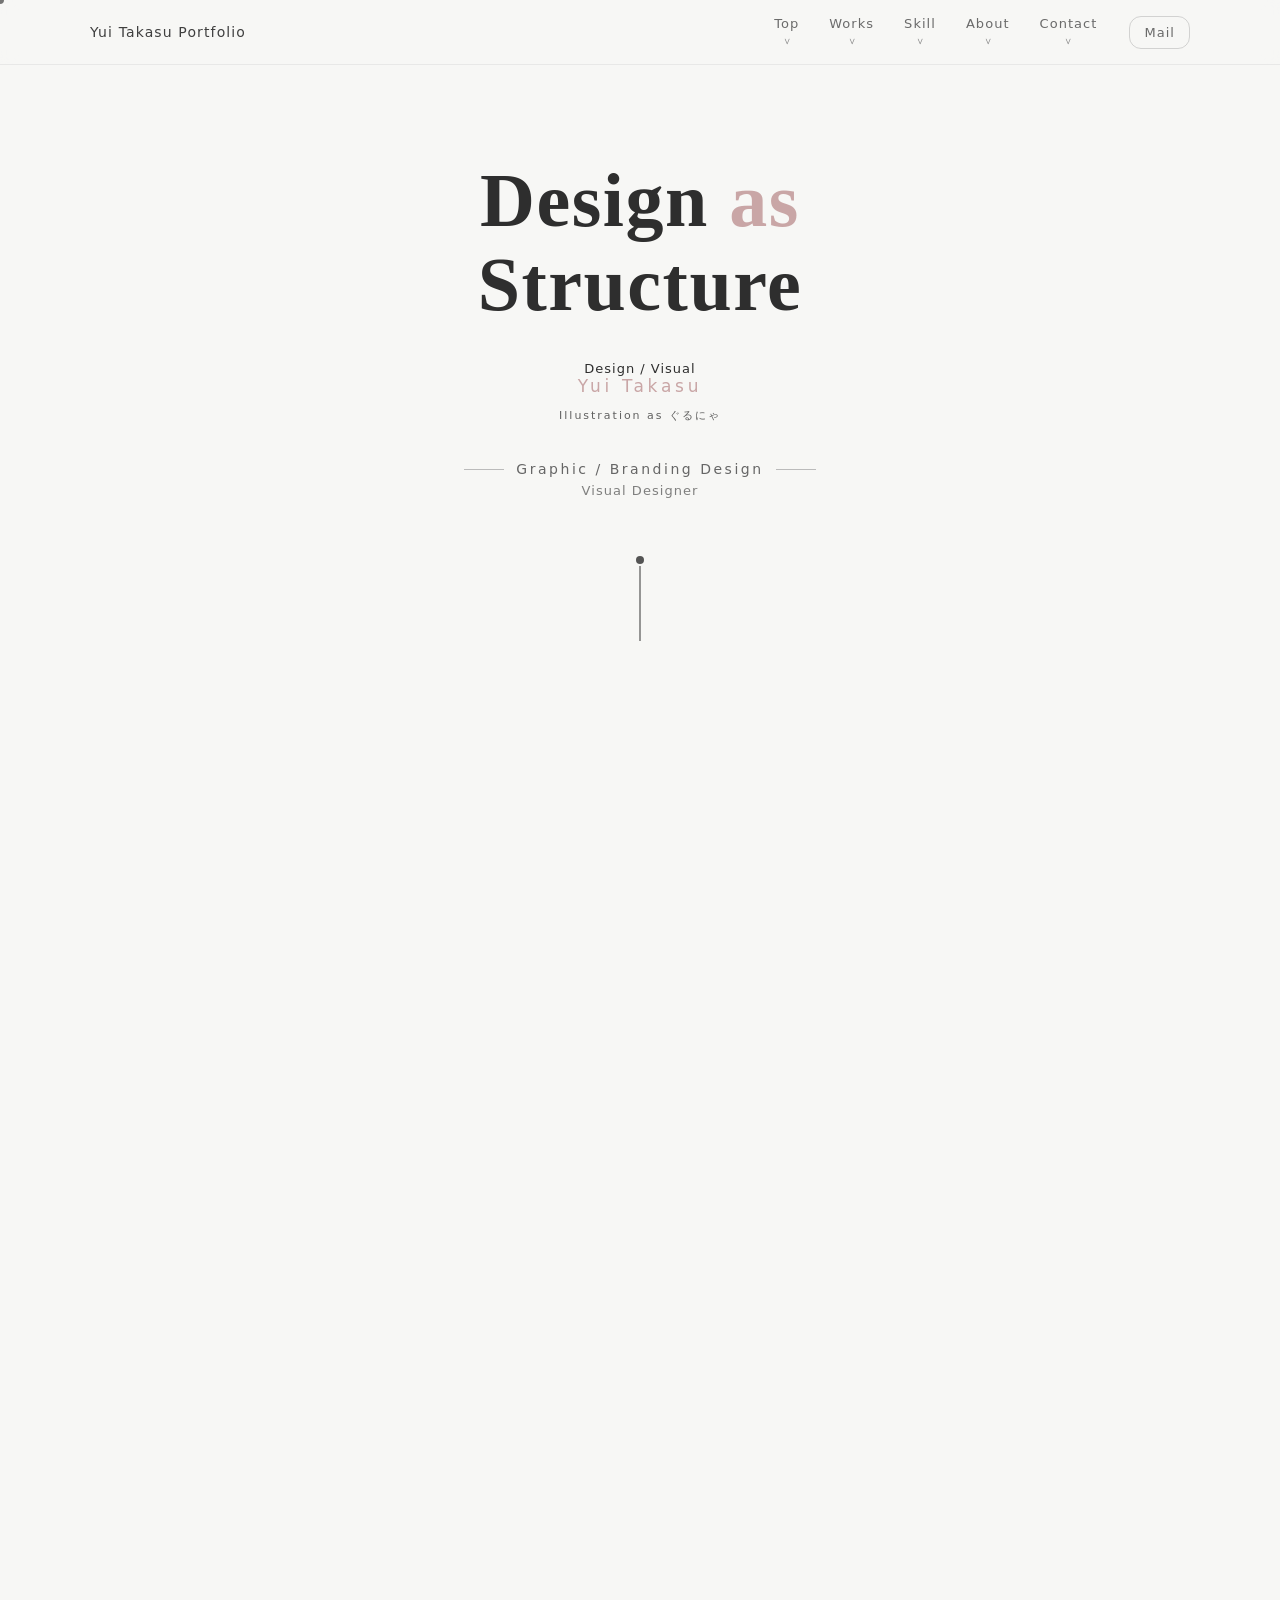
==== index.html @ b31775a3 "サイト全体右クリック禁止" ====
<!doctype html>
<html lang="ja">
<head>
<meta charset="utf-8">
<meta name="viewport" content="width=device-width, initial-scale=1, viewport-fit=cover">

<title>Yui Takasu Portfolio</title>

<style>
/* =========================
   Base
========================= */
:root{
  --nav-h:64px;
}

html{
  height: 100%;
  scroll-behavior:smooth;
  overflow-x: hidden;
  overflow-y: auto;
}

body{
  height: 100%;
  margin: 0;

  overflow-y: auto;
  overflow-x: hidden;

  font-family: system-ui, -apple-system, "Segoe UI", "Noto Sans JP", sans-serif;
  color:#2e2e2e;
  background:#f7f7f5;
}

section{
  padding:120px 16px;
  scroll-margin-top: calc(var(--nav-h) + 24px);
}

h2{
  text-align:center;
  font-size:24px;
  letter-spacing:.08em;
  margin-bottom:64px;
}

h3{
  font-size:18px;
  letter-spacing:.06em;
  margin-bottom:32px;
}

body{
  height: 100%;
  overflow-y: auto;
  overflow-x: hidden;
}

html{ scrollbar-gutter: auto; }


/* =========================
   Navigation
========================= */
.site-nav{
  position:sticky;
  top:0;
  z-index:1000;
  height:var(--nav-h);
  backdrop-filter: blur(8px);
  background: rgba(247,247,245,.8);
  border-bottom:1px solid rgba(0,0,0,.06);
}

.site-nav__inner{
  width:min(1100px,92vw);
  height:100%;
  margin:0 auto;
  display:flex;
  align-items:center;
}

.site-nav__brand{
  font-size:14px;
  letter-spacing:.08em;
  text-decoration:none;
  color:rgba(30,30,30,.85);
  white-space:nowrap;
}

.site-nav__menu{
  list-style:none;
  display:flex;
  align-items:center;
  gap:18px;
  margin:0 0 0 auto;
  padding:0;
}

.nav-link{
  position: relative;
  display: inline-flex;
  flex-direction: column;
  align-items: center;
  gap: 6px;

  text-decoration:none;
  font-size:13px;
  letter-spacing:.08em;
  color:rgba(30,30,30,.65);
  padding:8px 6px;
  border-radius:8px;
  white-space:nowrap;
}

.nav-link:hover{
  color:rgba(30,30,30,.95);
}

.nav-link--cta{
  margin-left:8px;
  padding:8px 14px;
  border:1px solid rgba(0,0,0,.15);
  border-radius:12px;
}

.nav-link::after{
  content: "＞";
  font-size: 11px;
  line-height: 1;
  transform: rotate(90deg);
  opacity: .85;
  transition: opacity .2s ease, transform .2s ease;
}

.nav-link:hover::after{
  opacity: .75;
  transform: rotate(90deg) translateY(1px);
}

.nav-link--cta::after{
  content:none;
}


/* =========================
   Hero
========================= */
.hero{
  position: relative;
  height: auto;
  min-height: 420px;
  display:flex;
  flex-direction:column;
  align-items:center;
  justify-content:flex-start;
  padding-top: clamp(24px, 6vh, 56px);
  padding-bottom: clamp(24px, 6vh, 56px);
  text-align:center;
}

.hero-title{
  font-family:"Times New Roman", serif;
  font-size:clamp(44px,6vw,76px);
  line-height:1.1;
  letter-spacing:.02em;
  padding-top: 40px;
  margin: 0;
}

.hero-title span{
  color:#c9a6a6;
}

.hero-sub{
  margin-top:0px;
  margin-bottom: 0;
  font-size:14px;
  letter-spacing:.18em;
  color:#666;
}

.hero-sub::before,
.hero-sub::after{
  content:"";
  display:inline-block;
  width:40px;
  height:1px;
  background:#bbb;
  margin:0 12px;
  vertical-align:middle;
}

.hero-role{
  margin-top: 6px;
  font-size: 13px;
  letter-spacing: .08em;
  color: rgba(30,30,30,.55);}

.hero-dual{
  margin: 2.2rem 0 2.4rem;
  text-align: center;
  font-size: 14px;
  letter-spacing: 0.22em;
  color: var(--text-muted);
}

.hero-dual span{
  display: block;
}

.hero-dual__design{
  font-size: 13px;
  color: var(--text-main);
  letter-spacing: 1px;
}

.hero-dual__illu{
  margin-top: 0.7rem;
  font-size: 11px;
  letter-spacing: 0.18em;
  color: var(--text-muted);
  opacity: 0.75;
}

.as-accent{
  font-size: 17px;
  color: #c9a6a6;
  letter-spacing: 0.22em;
}

/* =========================
   Page Top (2nd image style)
========================= */
.page-top{
position: fixed;
right: clamp(22px, 3vw, 38px);
bottom: 22px;
z-index: 1200;

width: 44px;
height: 80px;

display: block;
text-decoration: none;
color: rgba(30,30,30,.55);

--line-h: 110px;

opacity: 0;
pointer-events: none;
transform: translateY(8px);
transition: opacity .25s ease, transform .25s ease, color .2s ease;
}

.page-top.is-visible{
  opacity: 1;
  pointer-events: auto;
  transform: translateY(0);
}

.page-top::before{
  content:"";
  position: absolute;
  right: 0;
  bottom: 0;
  width: 1px;
  height: var(--line-h);
  background: rgba(30,30,30,.35);
}

.page-top::after{
  content:"";
  position: absolute;
  right: -5px;

  bottom: calc(var(--line-h) - 13px);

  width: 10px;
  height: 10px;
  border-top: 1px solid rgba(30,30,30,.55);
  border-bottom:0;
  transform: rotate(45deg);
}

.page-top__text{
  position: absolute;
  right: 17px;
  bottom: 0;
  font-size: 12px;
  letter-spacing: .12em;
  white-space: nowrap;
  transform-origin: right bottom;
  transform: rotate(90deg);
}

.page-top:hover{
  color: rgba(30,30,30,.9);
}

.page-top:hover::after{
  border-color: rgba(30,30,30,.9);
}

@media (max-width: 720px){
  .page-top{
    right: 14px;
    bottom: 14px;
    height: 120px;
    width: 44px;
    --line-h: 92px;
  }
}

/* =========================
   Scroll Indicator
========================= */
.scroll-indicator{
  position:absolute;
  left:50%;
  bottom:16px;
  transform:translateX(-50%);
  display:flex;
  flex-direction:column;
  align-items:center;
  text-decoration:none;
  pointer-events:auto;
}

.scroll-indicator__line{
  width:2px;
  height:75px;
  background:rgba(30,30,30,.45);
  margin-top:2px;
}

.scroll-indicator__dot{
  width:8px;
  height:8px;
  border-radius:50%;
  background:rgba(30,30,30,.75);

  --travel:85px;

  animation:dotSlideFade 2.8s ease-in-out infinite;
}

@keyframes dotSlideFade{
  0%{
    transform:translateY(0);
    opacity:1;
  }

  60%{
    transform:translateY(var(--travel));
    opacity:0.95;
  }

  80%{
    transform:translateY(var(--travel));
    opacity:0;
  }

  81%{
    transform:translateY(0);
    opacity:0;
  }

  100%{
    transform:translateY(0);
    opacity:1;
  }
}

@media (prefers-reduced-motion: reduce){
  .scroll-indicator__dot{
    animation:none;
  }
}

/* =========================
   Works
========================= */
.works-tabs{
  width: min(520px, 92vw);
  margin: 0 auto 48px;
  padding: 6px;
  background: rgba(0,0,0,.06);
  border-radius: 999px;
  display: grid;
  grid-template-columns: 1fr 1fr;
  gap: 6px;
}

.works-tab{
  border: 0;
  background: transparent;
  border-radius: 999px;
  padding: 12px 10px;
  cursor: pointer;

  font-size: 14px;
  letter-spacing: .06em;
  color: rgba(30,30,30,.6);
}

.works-tab.is-active{
  background: #fff;
  color: rgba(30,30,30,.9);
  box-shadow: 0 6px 18px rgba(0,0,0,.06);
}

.works-grid{
  width: min(1100px, 92vw);
  margin: 0 auto;
  display: grid;
  grid-template-columns: repeat(2, 1fr);
  gap: 56px;
}


.works-section{
  width: min(1100px, 92vw);
  margin: 0 auto;
}

@media (max-width: 720px){
  .works-grid{ grid-template-columns: 1fr; gap: 40px; }
}

.work-card{ text-decoration: none; color: inherit; display:block; }
.work-thumb{
  border-radius: 8px;
  overflow: hidden;
  aspect-ratio: 4 / 3;
  background: rgba(0,0,0,.06);
}
.work-thumb img{ width: 100%; height: 100%; object-fit: cover; display:block; }

.work-meta{ margin-top: 16px; }
.work-title{
  margin: 0;
  font-size: 16px;
  letter-spacing: .06em;
}
.work-sub{
  margin: 8px 0 0;
  font-size: 13px;
  color: rgba(30,30,30,.55);
}

.work-card.is-hidden{ display:none; }

.works-more{
  display: inline-block;
  margin: 0 0 0 auto;
  padding: 10px 18px;
  border: 1px solid rgba(0,0,0,.12);
  background: transparent;
  border-radius: 999px;
  font-size: 13px;
  letter-spacing: .08em;
  color: rgba(30,30,30,.75);
  cursor: pointer;
}


.works-more-wrap{
  width: min(1100px, 92vw);
  margin: 56px auto 0;
  display: flex;
}

.works-more:hover{
  border-color: rgba(0,0,0,.2);
  color: rgba(30,30,30,.95);
}


/* =========================
   Skills
========================= */
#skills{
  background: #faf9f7;
}

#skills h2{
  margin-bottom:180px;
}

.graph-wrap{
  position:relative;
  width:min(520px,92vw);
  margin:0 auto;
}

#graphFill{
  transform-box:fill-box;
  transform-origin:center;
  transform:scale(.55);
  opacity:0;
  filter:blur(6px);
  transition:
    transform 1100ms cubic-bezier(.18,.95,.18,1),
    opacity 700ms ease,
    filter 1100ms ease;
}

.is-visible #graphFill{
  transform:scale(1);
  opacity:1;
  filter:blur(0);
}

.graph-labels{
  position:absolute;
  inset:0;
  pointer-events:none;
  font-size:14px;
  letter-spacing:.04em;
  color:rgba(30,30,30,.7);
}

.graph-labels span{
  position:absolute;
  transform:translate(-50%,-50%);
  white-space:nowrap;
}

#skillGraphSection{
  opacity: 0;
  transform: translateY(10px);
  filter: blur(6px);
  transition: opacity .6s ease, transform .6s ease, filter .6s ease;
}

#skillGraphSection.is-visible{
  opacity: 1;
  transform: none;
  filter: blur(0);
}

.skill-caption{
  margin-top: 28px;
  text-align: center;
}

.skill-caption__title{
  font-size: 14px;
  letter-spacing: .18em;
  text-transform: uppercase;
  color: rgba(30,30,30,.72);
  -webkit-text-stroke: 1px rgba(30,30,30,.55);
  margin: 0;
}

.skill-caption__sub{
  margin: 10px 0 0;
  font-size: 12px;
  letter-spacing: .12em;
  color: rgba(30,30,30,.55);
}

.top{ top:-6%; left:50%; }
.right{ top:28%; right:-6%; transform:translate(0,-50%); }
.bottom-right{ bottom:-6%; right:18%; }
.bottom-left{ bottom:-6%; left:18%; }
.left{ top:28%; left:-6%; transform:translate(0,-50%); 
}

.skill-text{
  width: min(760px, 92vw);
  margin: 120px auto 0;
  color: rgba(30,30,30,.75);
}

.skill-text__head{
  margin: 0 0 22px;
  font-size: 18px;
  letter-spacing: .06em;
}

.skill-text__head .jp{
  font-size: 14px;
  letter-spacing: .08em;
  color: rgba(30,30,30,.6);
  margin-left: 10px;
}

.skill-row{
  display: flex;
  align-items: flex-start;
  justify-content: space-between;
  gap: 18px;
  padding: 18px 0;
  border-bottom: 1px solid rgba(0,0,0,.08);
}

.skill-row__title{
  margin: 0;
  font-size: 18px;
  letter-spacing: .06em;
}

.skill-row__desc{
  margin: 8px 0 0;
  font-size: 14px;
  color: rgba(30,30,30,.6);
}

.skill-row__rate{
  flex: 0 0 auto;
  font-size: 18px;
  letter-spacing: .12em;
  color: rgba(30,30,30,.65);
}

.skill-text__subgrid{
  display: grid;
  grid-template-columns: 1fr 220px;
  gap: 64px;
  margin-top: 75px;
}

.skill-text__subhead{
  margin: 0 0 8px;
  font-size: 18px;
  letter-spacing: .06em;
}

.skill-text__note{
  margin: 0 0 14px;
  font-size: 13px;
  color: rgba(30,30,30,.55);
}

.skill-text__list{
  margin: 0;
  padding-left: 1.1em;
  color: rgba(30,30,30,.7);
}

.skill-text__list li{
  margin: 10px 0;
}

.skill-text__list .small{
  font-size: 12px;
  color: rgba(30,30,30,.55);
  margin-left: 8px;
  white-space: nowrap;
}

.star-full{
  opacity: .75;
}

.star-empty{
  opacity: .35;
}

@media (max-width: 720px){
  .skill-text__subgrid{
    grid-template-columns: 1fr;
    gap: 40px;
  }
}

/* =========================
   About
========================= */
#about{
  padding-bottom: 65px; 
}

#about .section-title{
  margin: 0 0 56px;
  text-align: center;
  font-size: 24px;
  letter-spacing: .1em;
  color: rgba(30,30,30,.85);
}

.about__inner{
  width: min(900px, 92vw);
  margin: 0 auto;

  display: grid;
  grid-template-columns: 1fr 1fr;
  gap: 30px;
  align-items: start;
}

.about__media{
  max-width: 1520px;
}

.about__media img{
  width: 80%;
  height: auto;
  display: block;

  aspect-ratio: 1 / 1;
  object-fit: cover;
  object-position: center top;
}

.about__header{
  position: relative;
  margin-bottom: 24px;
}

.about__name{
  width: fit-content;
  margin: 0 auto 18px;

  display: grid;
  grid-template-columns: auto auto;
  grid-template-rows: auto auto;
  column-gap: 48px;
  row-gap: 6px;
}

.name-line{
  display: inline-flex;
  align-items: baseline;
  gap: 8px;
  white-space: nowrap;
}

.name-line--design{
  grid-column: 1;
  grid-row: 1;
  justify-self: start;
}

.name-line--illu{
  grid-column: 2;
  grid-row: 2;
  justify-self: end;
}

.about__text{
  max-width: 520px;
}

.about__text p{
  margin: 0 0 14px;
  line-height: 1.9;
}

.about__text .en{
  margin-top: 10px;
  font-size: 11px;
  line-height: 1.5;
  color: rgba(30,30,30,.4);
}

.about__text strong{
  font-weight: 650;
}


.about__brandLabel{
  font-size: 12px;
  letter-spacing: .08em;
  color: #777;
}

.about__brandValue{
  font-size: 28px;
  font-weight: 600;
  letter-spacing: .02em;
  color: #222;
}

.about__role{
  margin-top: 18px;
  text-align: right;
  font-size: 13px;
  letter-spacing: .08em;
  color: rgba(30,30,30,.55);
}

.about__meta{
  margin-top: 28px;
}

.about__meta dd{
  max-width: 520px; 
}

.about__meta dd p{
  margin: 0;
  line-height: 1.9;
  white-space: normal;
  word-break: keep-all;
}

.about__moreWrap{
  margin: 32px auto 0;
  display: flex;
  justify-content: flex-end;
}

.about__more{
  display: inline-block;
  padding: 10px 18px;
  border: 1px solid rgba(0,0,0,.12);
  background: transparent;
  border-radius: 999px;

  font-size: 13px;
  letter-spacing: .08em;
  color: rgba(30,30,30,.75);
  text-decoration: none;

  transition:
    border-color .2s ease,
    color .2s ease,
    transform .2s ease;
}

.about__more:hover{
  border-color: rgba(0,0,0,.2);
  color: rgba(30,30,30,.95);
  transform: translateX(2px); 
}

.about__moreLink{
  display: inline-block;
  font-size: 13px;
  letter-spacing: .08em;
  color: rgba(30,30,30,.65);
  text-decoration: none;

  padding-bottom: 4px;
  border-bottom: 1px solid rgba(30,30,30,.35);

  transition: opacity .2s ease, border-color .2s ease;
}

.about__moreLink:hover{
  opacity: .9;
  border-color: rgba(30,30,30,.7);
}

@media (max-width: 720px){
  .about__name{
    grid-template-columns: 1fr;
    grid-template-rows: auto auto;
  }

  .name-line--illu{
    grid-column: 1;
    grid-row: 2;
    justify-self: start;
  }
}

/* =========================
   Contact
========================= */
#contact{
  padding-top: 65px;
  background:#f7f7f5;
}

#contact > h2{
  font-size: 20px;
  letter-spacing: .1em;
  margin-bottom: 48px;
}

.contact__cta{
  margin-top: 32px;
  display: grid;
  gap: 14px;
  justify-items: center;
}

.contact__mail{
  display: inline-block;
  padding: 12px 22px;
  border: 1px solid rgba(0,0,0,.12);
  border-radius: 999px;
  text-decoration: none;

  font-size: 13px;
  letter-spacing: .12em;
  color: rgba(30,30,30,.75);
  background: rgba(255,255,255,.65);

  transition: border-color .2s ease, color .2s ease, transform .2s ease, background .2s ease;
}

.contact__mail:hover{
  border-color: rgba(0,0,0,.2);
  color: rgba(30,30,30,.95);
  background: rgba(255,255,255,.85);
  transform: translateY(-1px);
}

.contact__note{
  margin: 0;
  font-size: 12px;
  letter-spacing: .08em;
  color: rgba(30,30,30,.55);
}

/* =========================
   Contact + Accordion
========================= */
.contact__inner{
  width: min(760px, calc(100% - 32px));
  margin: 0 auto;
  text-align: center;
}

.contact__lead{
  margin: 0;
  font-size: 14px;
  letter-spacing: .08em;
  color: rgba(30,30,30,.7);
  line-height: 1.9;
}

.contact__lead.en{
  margin-top: 10px;
  font-size: 11px;
  letter-spacing: .08em;
  color: rgba(30,30,30,.4);
}

.contact-links{
  width: min(560px, 92vw);
  margin: 28px auto 0;
  display: grid;
  gap: 10px;
  justify-items: stretch;
}

.contact-link{
  display: block;
  padding: 12px 16px;
  border: 1px solid rgba(0,0,0,.10);
  background: rgba(255,255,255,.65);
  border-radius: 14px;
  text-decoration: none;

  font-size: 13px;
  letter-spacing: .08em;
  color: rgba(30,30,30,.75);

  transition: border-color .2s ease, color .2s ease, transform .2s ease, background .2s ease;
}

.contact-link:hover{
  border-color: rgba(0,0,0,.18);
  color: rgba(30,30,30,.95);
  background: rgba(255,255,255,.85);
  transform: translateY(-1px);
}

.contact-link--mail{
  border-radius: 999px;
}

.accordion{
  width: min(760px, 92vw);
  margin: 26px auto 0;
  text-align: left;

  border: 1px solid rgba(0,0,0,.10);
  border-radius: 16px;
  background: rgba(255,255,255,.65);
  overflow: hidden;
}

.accordion__summary{
  list-style: none;
  cursor: pointer;

  padding: 14px 16px;
  display: flex;
  align-items: center;
  justify-content: space-between;

  font-size: 13px;
  letter-spacing: .08em;
  color: rgba(30,30,30,.75);
}

.accordion__summary::-webkit-details-marker{ display:none; }

.accordion__chev{
  width: 10px;
  height: 10px;
  border-right: 1px solid rgba(30,30,30,.55);
  border-bottom: 1px solid rgba(30,30,30,.55);
  transform: rotate(45deg);
  transition: transform .2s ease, opacity .2s ease;
  opacity: .85;
}

.accordion[open] .accordion__chev{
  transform: rotate(225deg);
  opacity: .75;
}

.accordion__body{
  padding: 14px 16px 18px;
  border-top: 1px solid rgba(0,0,0,.08);
}

.accordion__intro{
  margin: 0;
  font-size: 13px;
  line-height: 1.9;
  color: rgba(30,30,30,.7);
}

.accordion__intro.en{
  margin-top: 10px;
  font-size: 11px;
  line-height: 1.6;
  color: rgba(30,30,30,.4);
}

.accordion__grid{
  margin-top: 16px;
  display: grid;
  grid-template-columns: 1fr 1fr;
  gap: 14px;
}

.accordion--inblock .accordion__summary{
  justify-content: center;
  text-align: center;
  position: relative;
}

.accordion--inblock .accordion__chev{
  position: absolute;
  right: 14px;
}

.accordion__block{
  padding: 12px 12px;
  border: 1px solid rgba(0,0,0,.08);
  border-radius: 14px;
  background: rgba(255,255,255,.55);
}

.accordion__head{
  margin: 0 0 8px;
  font-size: 12px;
  letter-spacing: .08em;
  color: rgba(30,30,30,.7);
}

.accordion__text{
  margin: 0;
  font-size: 12px;
  line-height: 1.85;
  color: rgba(30,30,30,.6);
}

.accordion__list{
  margin: 0 0 8px;
  padding-left: 1.2em;
  font-size: 12px;
  line-height: 1.85;
  color: rgba(30,30,30,.6);
}

.accordion__en{
  margin-top: 16px;
  padding-top: 14px;
  border-top: 1px solid rgba(0,0,0,.08);
}

.accordion__head.en,
.accordion__text.en{
  color: rgba(30,30,30,.45);
}

@media (max-width: 720px){
  .accordion__grid{
    grid-template-columns: 1fr;
  }
}

/* =========================
   Contact split (Illustration / Design)
========================= */
.contact-split{
  width: min(760px, calc(100% - 32px));
  margin: 40px auto 0;
  display: grid;
  gap: 18px;
}

.contact-block{
  border: 1px solid rgba(0,0,0,.10);
  border-radius: 16px;
  background: rgba(255,255,255,.55);
  padding: 16px 16px 18px;
  text-align: center;
}

.contact-block__label{
  margin: 0;
  font-size: 16px;
  letter-spacing: .14em;
  color: rgba(30,30,30,.65);
}

.contact-block__sub{
  margin: 8px 0 0;
  font-size: 11px;
  letter-spacing: .08em;
  color: rgba(30,30,30,.40);
}

/* icons row */
.contact-icons{
  width: min(520px, 92vw);
  margin: 16px auto 0;

  display: grid;
  grid-template-columns: repeat(3, 1fr);
  gap: 14px;
  justify-items: center;
}

.contact-block:last-child .contact-icons{
  grid-template-columns: 1fr;
  justify-items: center;
}

.contact-icon{
  width: min(520px, calc(100% - 32px));
  max-width: 140px;
  display: grid;
  justify-items: center;
  gap: 8px;

  text-decoration: none;
  color: rgba(30,30,30,.65);
  transition: transform .2s ease;
}

.contact-icon img{
  width: 56px;
  height: 56px;
  object-fit: contain;

  border-radius: 14px;
  background: rgba(255,255,255,.65);
  border: 1px solid rgba(0,0,0,.08);
  padding: 10px;

  transition: background .2s ease, border-color .2s ease, transform .2s ease;
}

.contact-icon span{
  font-size: 12px;
  letter-spacing: .08em;
}

.contact-icon:hover{
  transform: translateY(-1px);
}

.contact-icon:hover img{
  background: rgba(255,255,255,.85);
  border-color: rgba(0,0,0,.14);
  transform: translateY(-1px);
}

.contact-block .accordion{
  width: 100%;
  margin: 16px 0 0;
  box-sizing: border-box;
}

/* Mail block */
.contact-mail{
  margin: 16px auto 0;
  width: min(520px, 92vw);
  display: grid;
  justify-items: center;
  gap: 10px;

  text-decoration: none;
  color: rgba(30,30,30,.65);
}

.contact-mail__btn{
  display: inline-block;
  padding: 12px 22px;
  border: 1px solid rgba(0,0,0,.10);
  border-radius: 999px;
  background: rgba(255,255,255,.65);

  font-size: 13px;
  letter-spacing: .12em;

  transition: border-color .2s ease, background .2s ease, transform .2s ease, color .2s ease;
}

.contact-mail__addr{
  font-size: 12px;
  letter-spacing: .06em;
  color: rgba(30,30,30,.45);
}

.contact-mail:hover .contact-mail__btn{
  border-color: rgba(0,0,0,.18);
  background: rgba(255,255,255,.85);
  color: rgba(30,30,30,.95);
  transform: translateY(-1px);
}

@media (max-width: 720px){
  .contact-icons{
    grid-template-columns: repeat(3, 1fr);
    gap: 12px;
  }
}

/* =========================
   Mobile
========================= */
@media(max-width:720px){
  .site-nav__brand{ display:none; }
}

  html, body{ overflow-x: hidden; }

/* =========================
   Ritz-ish preview component
========================= */
.rc-preview{
  --pad: clamp(16px, 4vw, 56px);
  --stage-radius: 18px;
  --ghost-blur: 10px;
  --ghost-opacity: .35;
  --ghost-scale: .92;
  --ghost-inset: clamp(12px, 3vw, 40px);
  --main-max: 980px;

  padding: var(--pad) var(--pad) 18px;
}

.rc-stage{
  position: relative;
  display: grid;
  place-items: center;
  min-height: clamp(260px, 40vw, 520px);
}

.rc-main{
  width: min(var(--main-max), 100%);
  margin: 0;
  border-radius: var(--stage-radius);
  overflow: hidden;
  box-shadow: 0 18px 40px rgba(0,0,0,.12);
}
.rc-main img{
  width: 100%;
  height: auto;
  display: block;
  transform: translateZ(0);
}

.rc-ghost{
  position: absolute;
  top: 50%;
  transform: translateY(-50%) scale(var(--ghost-scale));
  width: clamp(110px, 18vw, 220px);
  aspect-ratio: 3 / 4;
  border-radius: 16px;
  overflow: hidden;
  opacity: var(--ghost-opacity);
  filter: blur(var(--ghost-blur));
  pointer-events: none; /* クリックをメインに通す */
}
.rc-ghost--left{ left: var(--ghost-inset); }
.rc-ghost--right{ right: var(--ghost-inset); }

.rc-ghost img{
  width: 100%;
  height: 100%;
  object-fit: cover;
  display: block;
}
.rc-ghost--left{
  -webkit-mask-image: linear-gradient(to right, transparent, #000 30%, #000);
          mask-image: linear-gradient(to right, transparent, #000 30%, #000);
}
.rc-ghost--right{
  -webkit-mask-image: linear-gradient(to left, transparent, #000 30%, #000);
          mask-image: linear-gradient(to left, transparent, #000 30%, #000);
}

.rc-nav{
  position: absolute;
  top: 50%;
  transform: translateY(-50%);
  width: 44px;
  height: 44px;
  border-radius: 999px;
  border: 1px solid rgba(0,0,0,.12);
  background: rgba(255,255,255,.75);
  backdrop-filter: blur(8px);
  cursor: pointer;
  display: grid;
  place-items: center;
  z-index: 3;
}
.rc-nav--prev{ left: calc(var(--ghost-inset) + 6px); }
.rc-nav--next{ right: calc(var(--ghost-inset) + 6px); }

.rc-controls{
  display: grid;
  grid-template-columns: auto minmax(260px, 420px) auto;
  gap: 14px;
  align-items: center;
  margin-top: 14px;
  padding-inline: clamp(8px, 2vw, 18px);
  justify-content: center;
}

.rc-btn{
  border: 0;
  background: transparent;
  padding: 8px 10px;
  cursor: pointer;
  letter-spacing: .02em;
  opacity: .85;
}
.rc-btn:hover{ opacity: 1; }

.rc-range{
  --x: 0%;
  --seg: 12%;
  --track-h: 2px;
  --pill-h: 10px;

  width: 100%;
  height: 24px;
  background: transparent;
  -webkit-appearance: none;
  appearance: none;
  cursor: pointer;
  position: relative;
}

.rc-range::-webkit-slider-runnable-track{
  height: var(--track-h);
  background: rgba(0,0,0,.22);
  border-radius: 999px;
}
.rc-range::-moz-range-track{
  height: var(--track-h);
  background: rgba(0,0,0,.22);
  border-radius: 999px;
}

.rc-range::-webkit-slider-thumb{
  -webkit-appearance: none;
  appearance: none;
  width: 18px;
  height: 18px;
  background: transparent;
  border: 0;
  margin-top: calc((var(--track-h) - 18px) / 2);
}
.rc-range::-moz-range-thumb{
  width: 18px;
  height: 18px;
  background: transparent;
  border: 0;
}

.rc-range::before{
  content:"";
  position:absolute;
  top: 50%;
  transform: translateY(-50%);
  height: var(--pill-h);

  width: var(--seg);
  left: var(--x);

  border-radius: 999px;
  background: #4d4d4d;
  opacity: 0.75;
  pointer-events: none;
}

.rc-range::-moz-range-progress{
  height: var(--track-h);
  background: transparent;
}

#works .rc-preview{
  padding-inline: 0;
  margin: 18px 0 26px;
}

#works .rc-stage{
  display: grid;
  grid-template-columns:
    clamp(160px, 16vw, 220px)
    minmax(0, 1.4fr)
    clamp(160px, 16vw, 220px);

  gap: clamp(18px, 3vw, 48px);
  align-items: center;
  min-height: clamp(240px, 34vw, 460px);

  /* absolute用の前提を消す */
  position: relative;
  place-items: unset;
}

#works .rc-main{
  width: 100%;
  aspect-ratio: 16 / 9;
  margin: 0;
  border-radius: 18px;
  overflow: hidden;
  box-shadow: 0 18px 40px rgba(0,0,0,.10);
  background: rgba(0,0,0,.04);
  transform: scale(1.17);
}

#works .rc-main img{
  width: 100%;
  height: 100%;
  object-fit: cover;
  display: block;
}

#works .rc-ghost{
  position: static;
  transform: scale(.92);
  width: 100%;
  aspect-ratio: 4 / 3;
  border-radius: 16px;
  overflow: hidden;

  opacity: .55;
  filter: saturate(.75) blur(1.5px);
  pointer-events: none;
}

#works .rc-ghost--left{
  -webkit-mask-image: linear-gradient(to right, transparent 0%, #000 38%, #000 100%);
          mask-image: linear-gradient(to right, transparent 0%, #000 38%, #000 100%);
}

#works .rc-ghost--right{
  -webkit-mask-image: linear-gradient(to left, transparent 0%, #000 38%, #000 100%);
          mask-image: linear-gradient(to left, transparent 0%, #000 38%, #000 100%);
}

#works .rc-ghost img{
  width: 100%;
  height: 100%;
  object-fit: cover;
  display: block;
}

#works .rc-ghost--left{
  -webkit-mask-image: linear-gradient(to right, transparent, #000 35%, #000);
          mask-image: linear-gradient(to right, transparent, #000 35%, #000);
}
#works .rc-ghost--right{
  -webkit-mask-image: linear-gradient(to left, transparent, #000 35%, #000);
          mask-image: linear-gradient(to left, transparent, #000 35%, #000);
}

#works .rc-nav--prev{ left: calc(50% - min(980px, 92vw)/2 + 12px); }
#works .rc-nav--next{ right: calc(50% - min(980px, 92vw)/2 + 12px); }

#works .works-caption{
  width: min(1100px, 92vw);
  margin: 16px auto 0;
  display: grid;
  grid-template-columns: 1fr auto 1fr;
  align-items: end;
  gap: 12px;
}

#works .works-caption__spacer{
  min-width: 1px;
}

#works .works-caption__center{ 
  justify-self: center;
  text-align: center;
  max-width: 70ch;
}

#works .works-caption .works-more-wrap{
  width: auto;
  margin: 0;
  display: block;
  justify-self: end;
}

#works .works-caption .works-more{
  margin: 0;
}

#works .works-caption__title{
  margin: 0;
  font-size: 14px;
  letter-spacing: .02em;
  white-space: nowrap;
}

#works .works-caption__sub{
  margin: 4px 0 0;
  font-size: 12px;
  opacity: .65;
}

#works .works-more-wrap{ 
  justify-self: end; 
}

@media (max-width: 860px){
  #works .rc-stage{
    grid-template-columns: 1fr;
  }
  #works .rc-ghost{
    display: none;
  }
  #works .rc-nav{
    display: none;
  }
}

/* =========================
  Custom Cursor (PC only)
========================= */
html.cursor-on,
html.cursor-on *{
  cursor: none;
}

.cursor{
  position: fixed;
  left: 0;
  top: 0;

  width: 8px;
  height: 8px;
  border-radius: 50%;
  background: rgba(30,30,30,.6);

  pointer-events: none;
  z-index: 10001;

  transform: translate(-50%, -50%);
  opacity: 0;

  transition:
    transform .12s ease,
    width .15s ease,
    height .15s ease,
    opacity .2s ease;
}

/* リンクに乗ったとき */
.cursor.is-hover{
  width: 14px;
  height: 14px;
}

/* ===== Scroll Reveal (from works.html) ===== */
html.js .reveal { opacity: 1; } /* JS無効でも破綻しない保険 */

html.js-reveal .reveal {
  opacity: 0;
  transform: translateY(8px);
  transition: opacity .6s ease, transform .6s ease;
  will-change: opacity, transform;
  transition-delay: .05s;
}

html.js-reveal .reveal.is-inview {
  opacity: 1;
  transform: none;
}

@media (prefers-reduced-motion: reduce) {
  html.js-reveal .reveal {
    transition: none;
    opacity: 1;
    transform: none;
  }
}

/* ===== spacing fix (Top → Works) ===== */
#works{
  padding-top: 72px;   /* 120px → 72px */
  padding-bottom: 110px;
}

@media (max-width: 720px){
  #works{
    padding-top: 56px;
    padding-bottom: 90px;
  }
}

/* =========================
   FINAL OVERRIDE PATCH
========================= */

.scroll-indicator{
  position: relative !important;
  left: auto !important;
  bottom: auto !important;
  transform: none !important;
  margin-top: clamp(28px, 5vh, 64px) !important;
}

/* rc-range のピル（;抜け修正） */
.rc-range::before{
  content:"";
  position:absolute;
  top: 50%;
  transform: translateY(-50%);
  height: var(--pill-h);

  width: var(--seg);
  left: var(--x);

  border-radius: 999px;
  background: #4d4d4d;
  opacity: 0.75;         /* ← ; 追加 */
  pointer-events: none;
}

@media (max-width: 768px){

  /* rangeのつまみを“触れるけど見えない”に */
  .rc-range{
    -webkit-appearance: none;
    appearance: none;
    background: transparent;
    outline: none;
  }
  .rc-range::-webkit-slider-thumb{
    -webkit-appearance: none;
    appearance: none;
    width: 28px;
    height: 28px;
    background: transparent;
    border: 0;
    opacity: 0;
    box-shadow: none;
  }
  .rc-range::-moz-range-thumb{
    width: 28px;
    height: 28px;
    background: transparent;
    border: 0;
    opacity: 0;
  }

  .rc-controls{
    margin-top: 38px;
  }

  /* Works captionの整列 */
  #works .works-caption{
    display: grid;
    grid-template-columns: 1fr;
    row-gap: 8px;
    text-align: center;
  }
  #works .works-caption__center{
    justify-self: center;
    text-align: center;
  }
  #works .works-more-wrap{
    justify-self: end;
    margin-top: 6px;
  }

  /* graph */
  .graph-wrap{
    width: min(400px, 92vw);
    padding-inline: var(--sp-pad);
    overflow: visible;
  }
  .graph-labels{
    font-size: 12px;
  }
  .graph-labels .left{ left: 2%; }
  .graph-labels .right{ right: 2%; }
  .graph-labels .top{ top: 2%; }
  .graph-labels .bottom-left{ bottom: 2%; left: 20%; }
  .graph-labels .bottom-right{ bottom: 2%; right: 20%; }

  /* skill */
  .skill-text{
    width: min(900px, 84vw) !important;
  }
  .skill-text,
  .skills-list,
  .skills-note{
    padding-inline: 2px;
  }

  /* About: SPだけ画像を消す */
  .about__media,
  .about-photo,
  .about-img,
  .about__avatar{
    display: none !important;
  }
  .about__inner{
    grid-template-columns: 1fr !important;
    width: min(900px, 84vw) !important;
  }
  .about__text{
    max-width: 100% !important;
  }
}

/* ===== Contact (SP) : overflow/cut fix ===== */
@media (max-width: 768px){

  #contact,
  .contact,
  .contact__inner,
  .contact-links,
  .contact-split,
  .contact-card,
  .contact-note,
  .contact-icons,
  .contact-mail,
  .accordion{
    width: 100% !important;
    max-width: 100% !important;
    box-sizing: border-box !important;
  }

  #contact{
    overflow-x: hidden !important;
  }

  .contact-card,
  .contact-note{
    overflow: hidden !important; 
    overflow-wrap: anywhere !important;
    word-break: break-word !important;
  }

  .contact-card *,
  .contact-note *{
    max-width: 100% !important;
    box-sizing: border-box !important;
  }

  .contact-icons{
    grid-template-columns: repeat(3, minmax(0, 1fr)) !important;
    gap: 14px !important;
  }

  .contact-icon{
    width: 100% !important;
    max-width: 120px !important;
    margin: 0 auto !important;
  }

  .contact-mail{
    display: grid;
    place-items: center;
    margin-inline: auto !important;
    text-align: center !important;
  }

  .contact-mail a,
  .contact-mail button,
  .contact-mail .contact-icon{
    margin-inline: auto !important;
    display: block;
  }
}

   
/* =========================
   FIX 2: Contact Mail center
========================= */
@media (max-width: 768px){
  .contact-icons--single{
    display: grid !important;
    grid-template-columns: 1fr !important;
    justify-items: center !important;
  }

  .contact-icons--single .contact-icon{
    margin: 0 auto !important;
  }
}

/* =========================
   < back / next > color fix
   ========================= */
.rc-controls .rc-btn{
  color: rgba(30,30,30,.6);
  background: transparent;
  border: none;
  font-size: 13px;
  letter-spacing: .06em;
}

.rc-controls .rc-btn:hover{
  color: rgba(30,30,30,.9);
}

.rc-controls .rc-btn:disabled{
  color: rgba(30,30,30,.35);
}

/* スワイプしやすくする（iOSの変な拡大や選択を減らす） */
.rc, .rc-stage, .rc-media, .modal{
  -webkit-user-select: none;
  user-select: none;
  -webkit-touch-callout: none;
}

.no-save{
  -webkit-user-drag: none;
  user-drag: none;
  -webkit-touch-callout: none;
}
   
</style>
</head>

<body>
<!-- Page Top -->
<a class="page-top" href="#top" aria-label="Back to top">
  <span class="page-top__text">Page Top</span>
</a>

<header class="site-nav">
  <div class="site-nav__inner">
    <a class="site-nav__brand" href="#top">Yui Takasu Portfolio</a>
    <ul class="site-nav__menu">
      <li><a class="nav-link" href="#top">Top</a></li>
      <li><a class="nav-link" href="#works">Works</a></li>
      <li><a class="nav-link" href="#skills">Skill</a></li>
      <li><a class="nav-link" href="#about">About</a></li>
      <li><a class="nav-link" href="#contact">Contact</a></li>
      <li>
        <a class="nav-link nav-link--cta"
           href="mailto:yui.sanki.takasu@gmail.com">Mail</a>
      </li>
    </ul>
  </div>
</header>

<section class="hero" id="top">
  <h1 class="hero-title">Design <span>as</span><br>Structure</h1>
  <p class="hero-dual">
    <span class="hero-dual__design">
      Design / Visual
    </span>
    <span class="hero-dual__design as-accent">Yui Takasu</span>
    <span class="hero-dual__illu">
      Illustration as ぐるにゃ
    </span>
  </p>
  <p class="hero-sub">Graphic / Branding Design</p>
  <p class="hero-role">Visual Designer</p>

  <!-- Scroll Hint -->
   <a href="#works" class="scroll-indicator" aria-label="Scroll to works">
    <span class="scroll-indicator__dot"></span>
    <span class="scroll-indicator__line"></span>
   </a>
</section>

  <div class="cursor" aria-hidden="true"></div>
  
<section id="works" class="reveal">
  <h2>Works</h2>

  <div class="works-section">

    <!-- Tabs -->
    <div class="works-tabs" role="tablist" aria-label="Works category">
      <button class="works-tab" role="tab" aria-selected="false" data-filter="illustration">Illustration</button>
      <button class="works-tab" role="tab" aria-selected="false" data-filter="design">Design</button>
    </div>

    <!-- Ritz preview（タブ直下） -->
    <div class="rc-preview" data-rc-carousel>
      <div class="rc-stage">
        <button class="rc-nav rc-nav--prev" type="button" aria-label="Back" data-prev>‹</button>

        <div class="rc-ghost rc-ghost--left" aria-hidden="true">
          <img data-ghost-prev alt="">
        </div>

        <figure class="rc-main">
          <img data-main alt="Work preview">
        </figure>

        <div class="rc-ghost rc-ghost--right" aria-hidden="true">
          <img data-ghost-next alt="">
        </div>

        <button class="rc-nav rc-nav--next" type="button" aria-label="Next" data-next>›</button>
      </div>

      <div class="rc-controls">
        <button class="rc-btn" type="button" data-prev>＜ back</button>
        <input class="rc-range" type="range" min="0" max="0" value="0" step="1" data-range>
        <button class="rc-btn" type="button" data-next>Next ＞</button>
      </div>
    </div>

    <div class="works-caption">
      <div class="works-caption__spacer" aria-hidden="true"></div>

      <div class="works-caption__center">
        <p class="works-caption__title" data-rc-title>Illustration 01</p>
        <p class="works-caption__sub" data-rc-sub>MV Thumbnail</p>
      </div>

      <div class="works-more-wrap">
        <a class="works-more" href="works.html?tab=design" target="_blank" rel="noopener">
          See more ＞＞
        </a>
      </div>
    </div>
  </div>
</section>

<section id="skills" class="reveal">
  <h2>Skills</h2>

  <div class="graph-wrap" id="skillGraphSection">
    <svg viewBox="0 0 1145 870" xmlns="http://www.w3.org/2000/svg" aria-label="Skill graph">
      <path d="M555.5 65L938.3 343.121L792.084 793.129H318.916L172.7 343.121L555.5 65Z"
            stroke="#E5E5E5" stroke-width="7" fill="none"/>
      <path d="M851.892 371.195L738.681 719.627H372.319L259.107 371.195L555.5 155.854L851.892 371.195Z"
            stroke="#E5E5E5" stroke-width="3" fill="none"/>
      <path d="M772.004 397.153L689.307 651.669H421.693L338.995 397.153L555.5 239.854L772.004 397.153Z"
            stroke="#E5E5E5" stroke-width="3" fill="none"/>
      <path d="M692.114 423.11L639.933 583.712H471.067L418.885 423.11L555.5 323.854L692.114 423.11Z"
            stroke="#E5E5E5" stroke-width="3" fill="none"/>
      <path d="M615.079 448.141L592.322 518.182H518.678L495.92 448.141L555.5 404.854L615.079 448.141Z"
            stroke="#E5E5E5" stroke-width="3" fill="none"/>

      <line x1="554.5" y1="467" x2="554.5" y2="65" stroke="#E5E5E5" stroke-width="3" stroke-linejoin="bevel" stroke-dasharray="8 8"/>
      <line x1="939.461" y1="344.427" x2="555.461" y2="468.427" stroke="#E5E5E5" stroke-width="3" stroke-linejoin="bevel" stroke-dasharray="8 8"/>
      <line x1="173.465" y1="341.574" x2="556.465" y2="466.574" stroke="#E5E5E5" stroke-width="3" stroke-linejoin="bevel" stroke-dasharray="8 8"/>
      <line x1="556.209" y1="467.887" x2="319.209" y2="790.887" stroke="#E5E5E5" stroke-width="3" stroke-linejoin="bevel" stroke-dasharray="8 8"/>
      <line x1="789.787" y1="790.882" x2="554.787" y2="467.882" stroke="#E5E5E5" stroke-width="3" stroke-linejoin="bevel" stroke-dasharray="8 8"/>

      <path id="graphFill"
            d="M555.5 65L937.5 343.121L739.5 719L319.5 793L174.5 343.121L555.5 65Z"
            fill="#D9ACAD"
            fill-opacity="0.5"
            stroke="#D9ACAD"
            stroke-opacity="0.6"/>
    </svg>

    <div class="graph-labels">
      <span class="top">Logo / Branding</span>
      <span class="right">Print</span>
      <span class="bottom-right">Banner</span>
      <span class="bottom-left">Illustration</span>
      <span class="left">Motion</span>
    </div>
  </div>

  <div class="skill-text">
    <div class="skill-text__main">
      <p class="skill-text__head">Main Skills <span class="jp">- メインスキル -</span></p>

      <div class="skill-row">
        <div class="skill-row__left">
          <p class="skill-row__title">Logo / Branding</p>
          <p class="skill-row__desc">ブランド設計・ロゴ制作を中心としたビジュアル構築</p>
        </div>
        <div class="skill-row__rate" aria-label="5 out of 5">★★★★★</div>
      </div>

      <div class="skill-row">
        <div class="skill-row__left">
          <p class="skill-row__title">Print Design</p>
          <p class="skill-row__desc">チラシ、名刺、販促物などの印刷物デザイン</p>
        </div>
        <div class="skill-row__rate" aria-label="5 out of 5">★★★★★</div>
      </div>

      <div class="skill-row">
        <div class="skill-row__left">
          <p class="skill-row__title">Banner / Promotion</p>
          <p class="skill-row__desc">Web・SNS向けのバナー／プロモーション制作</p>
        </div>
        <div class="skill-row__rate" aria-label="5 out of 5">★★★★★</div>
      </div>

      <div class="skill-row">
        <div class="skill-row__left">
          <p class="skill-row__title">Illustration</p>
          <p class="skill-row__desc">デザイン補助としてのイラスト制作</p>
        </div>
        <div class="skill-row__rate" aria-label="5 out of 5">★★★★★</div>
      </div>

      <div class="skill-row">
        <div class="skill-row__left">
          <p class="skill-row__title">Motion / Video</p>
          <p class="skill-row__desc">簡単なモーション・動画編集対応</p>
        </div>
        <div class="skill-row__rate" aria-label="4 out of 5">
          <span class="star-full">★★★★</span><span class="star-empty">☆</span>
        </div>
      </div>

    <div class="skill-text__subgrid">
      <div>
        <p class="skill-text__subhead">Additional Skills</p>
        <p class="skill-text__note">※ 実務・個人制作で対応可能な補助スキル</p>
        <ul class="skill-text__list">
          <li>Illustration</li>
          <li>Motion / Video Editing</li>
          <li>VTuber Modeling</li>
        </ul>
      </div>

      <div>
        <p class="skill-text__subhead">Learning</p>
        <p class="skill-text__note">※Webデザイン制作を中心に学習中</p>
        <ul class="skill-text__list">
          <li>Figma <span class="small">(サイト制作を中心に学習中)</span></li>
          <li>HTML / CSS <span class="small">(基礎)</span></li>
          <li>English <span class="small">(TOEICに向けて学習中)</span></li>
        </ul>
      </div>
    </div>
  </div>
</section>

<section id="about" class="about reveal">
 <h2 class="section-title">About</h2>
  <div class="about__inner">
    <!-- Left: Photo -->
    <figure class="about__media">
      <img src="assets/img/me.jpg" alt="Illustration by ぐるにゃ" loading="lazy" />
    </figure>

    <div class="about__body">
     <header class="about__header">
       <div class="about__name">
         <span class="name-line name-line--design">
          <span class="about__brandLabel">Design</span>
          <span class="about__brandValue">Yui Takasu</span>
         </span>

         <span class="name-line name-line--illu">
          <span class="about__brandLabel">Illustration</span>
          <span class="about__brandValue">ぐるにゃ</span>
         </span>
       </div>

       <p class="about__role">Designer / Illustrator</p>
     </header>

     <div class="about__text">
       <p class="jp">
         課題を整理し、目的に沿って「伝わる形」へ落とし込むことを軸に、<br>
         グラフィックデザインとイラストレーションを制作しています。
       </p>

       <p class="jp">
         企画から素材制作、演出まで。<br>
         必要な工程を自律的に組み立てながら、<br>
         制作の質と効率の両立を追求します。
       </p>

       <p class="en">
         I create graphic design and illustration by organizing problems
         and shaping ideas into clear, purpose-driven communication.
       </p>

       <p class="en">
         From planning to asset creation and presentation,
         I build workflows independently while balancing quality and efficiency.
       </p>
     </div>


      <dl class="about__meta">
        <div class="about__row">
          <dt>Focus</dt>
          <dd>
               広告・販促 / ブランド表現 / 世界観設計 /<br>
               イラスト / 映像編集 / Live2D
          </dd>
        </div>
      </dl>

      <div class="about__moreWrap">
        <a
          class="about__more"
          href="about.html"
         >
        See more ＞＞
        </a>
      </div>
  </div>
</section>


<section id="contact" class="contact reveal">
  <h2>Contact</h2>

  <div class="contact__inner">
    <p class="contact__lead">
      ご依頼・リクエストは、下記の各サービスより受け付けております。
    </p>
    <p class="contact__lead en">
      For requests, please use the services below.
    </p>

<div class="contact-split">

  <!-- ===== Illustration ===== -->
  <div class="contact-block">
    <p class="contact-block__label">Illustration</p>
    <p class="contact-block__sub">Skeb / Coconala / X (DM)</p>

    <div class="contact-icons">
      <a class="contact-icon" href="https://skeb.jp/@mitty976" target="_blank" rel="noopener" aria-label="Skeb">
        <img src="assets/img/images/Skeb.png" alt="Skeb">
        <span>Skeb</span>
      </a>

      <a class="contact-icon" href="https://coconala.com/users/1524205" target="_blank" rel="noopener" aria-label="Coconala">
        <img src="assets/img/images/unnamed.png" alt="Coconala">
        <span>Coconala</span>
      </a>

      <a class="contact-icon" href="https://x.com/mitty976" target="_blank" rel="noopener" aria-label="X (DM)">
        <img src="assets/img/images/X.png" alt="X">
        <span>X (DM)</span>
      </a>
    </div>

    <!-- Accordion: Illustration -->
    <details class="accordion accordion--inblock" data-accordion-group="contact">
      <summary class="accordion__summary">
        ご依頼の前に（Illustration）
        <span class="accordion__chev" aria-hidden="true"></span>
      </summary>

      <div class="accordion__body">
        <p class="accordion__intro">
          スムーズな制作のため、以下をご確認ください。
        </p>

        <div class="accordion__grid">
          <div class="accordion__block">
            <p class="accordion__head">■ 受付内容</p>
            <p class="accordion__text">
              イラストのご依頼・リクエストはこちらから受け付けています。<br>
              （Skeb / Coconala / X DM）
            </p>
          </div>

          <div class="accordion__block">
            <p class="accordion__head">■ ご記載いただきたい内容</p>
            <ul class="accordion__list">
              <li>用途（アイコン、動画用、印刷など）</li>
              <li>描写範囲・点数</li>
              <li>ご予算</li>
              <li>希望納期</li>
            </ul>
          </div>

          <div class="accordion__block">
            <p class="accordion__head">■ 対応できない内容</p>
            <p class="accordion__text">
              メガ、モンスター、ホラー／グロ、初老の人物、版権物、許可のないファンアート・夢絵はお受けできかねますので、ご了承ください。
            </p>
          </div>

          <div class="accordion__block">
            <p class="accordion__head">■ 取り扱い</p>
            <p class="accordion__text">
              著作権の譲渡・放棄は行っておりません。<br>
              ラフの保存・公開、自作発言、二次加工・二次配布は禁止です。<br>
              掲載作品の無断使用・転載は禁止・AI学習等は禁止しております。
            </p>
          </div>
        </div>

        <div class="accordion__en">
          <p class="accordion__head en">■ Work Requests (Illustration)</p>
          <p class="accordion__text en">
            For illustration requests, please contact me via Skeb, Coconala, or X (DM).<br>
            Including budget and schedule helps ensure a smooth response.
            If you do not receive a reply within three days, please resend your message or contact me via X.

            Copyright will not be transferred or waived.

            I do not accept monster, horror/gore, elderly characters, copyrighted works, or unauthorized fan art.
            Unauthorized use, redistribution, or AI training of my works is strictly prohibited.

          </p>
        </div>
      </div>
    </details>
  </div>

  <!-- ===== Design ===== -->
  <div class="contact-block">
    <p class="contact-block__label">Design</p>
    <p class="contact-block__sub">Mail only</p>

    <div class="contact-icons contact-icons--single">
     <a class="contact-icon contact-icon--mail"
         href="mailto:yui.sanki.takasu@gmail.com?subject=%E3%83%87%E3%82%B6%E3%82%A4%E3%83%B3%E3%81%94%E4%BE%9D%E9%A0%BC">
        <img src="assets/img/images/mail.png" alt="Mail">
        <span>Mail</span>
     </a>
    </div>

    <!-- Accordion: Design -->
    <details class="accordion accordion--inblock" data-accordion-group="contact">
      <summary class="accordion__summary">
        ご依頼の前に（Design）
        <span class="accordion__chev" aria-hidden="true"></span>
      </summary>

      <div class="accordion__body">
        <p class="accordion__intro">
          デザインのご相談はメールにて承ります。
        </p>

        <div class="accordion__grid">
          <div class="accordion__block">
            <p class="accordion__head">■ 受付内容</p>
            <p class="accordion__text">
              バナー／チラシ／ロゴ／資料デザイン／サイト制作等。<br>
              まずは用途と納期感をお知らせください。
            </p>
          </div>

          <div class="accordion__block">
            <p class="accordion__head">■ あると助かる情報</p>
            <ul class="accordion__list">
              <li>目的（集客、告知、採用など）</li>
              <li>媒体（Web/印刷、サイズ、点数）</li>
              <li>素材の有無（原稿、ロゴ、写真）</li>
              <li>ご予算・納期</li>
            </ul>
          </div>

          <div class="accordion__block">
            <p class="accordion__head">■ 修正について</p>
            <p class="accordion__text">
              方向性確認 → 仕上げの流れで進行します。<br>
              大幅な方向転換は追加日程のご相談になる場合があります。
            </p>
          </div>

          <div class="accordion__block">
            <p class="accordion__head">■ 権利・公開</p>
            <p class="accordion__text">
              使用範囲（Web/印刷/商用）を事前に確認します。<br>
              実績公開の可否も合わせてご相談ください。
            </p>
          </div>
        </div>

        <div class="accordion__en">
          <p class="accordion__head en">■ Work Requests (Design)</p>
          <p class="accordion__text en">
            For design inquiries, please contact me via email only.
            Sharing the purpose, format, budget, and schedule helps speed things up.
            Details will be discussed individually by email.
          </p>
        </div>
      </div>
    </details>
  </div>

</div>
</section>

<script>
/* ===== Works tabs (Home: preview only) ===== */
const tabs = document.querySelectorAll(".works-tab");
let currentCat = "design";

function applyWorks(){
  tabs.forEach(btn=>{
    const active = btn.dataset.filter === currentCat;
    btn.classList.toggle("is-active", active);
    btn.setAttribute("aria-selected", active ? "true" : "false");
  });

  // Keep "See more" aligned with the active tab
  const more = document.querySelector(".works-more");
  if (more) more.href = `works.html?tab=${currentCat}`;

  // Update Ritz preview to the same category
  if (window.__updateRcPreview) window.__updateRcPreview();
}

tabs.forEach(btn=>{
  btn.addEventListener("click", ()=>{
    currentCat = btn.dataset.filter;
    applyWorks();
  });
});

// 初期反映
applyWorks();

/* ===== Skills graph reveal (毎回ぼわっと) ===== */
const graphSection = document.querySelector("#skillGraphSection");

if (graphSection) {
  const io = new IntersectionObserver(
    (entries) => {
      entries.forEach((e) => {
        graphSection.classList.toggle("is-visible", e.isIntersecting);
      });
    },
    {
      threshold: 0.35,
      rootMargin: "0px 0px -10% 0px"
    }
  );

  io.observe(graphSection);
}

/* ===== Page Top show/hide (bodyスクロール対応) ===== */
const pageTop = document.querySelector(".page-top");
const SHOW_Y = 420;

const scroller = document.scrollingElement || document.documentElement;

function getScrollY(){
  return (document.body?.scrollTop || 0) || (scroller?.scrollTop || 0);
}

function togglePageTop(){
  if(!pageTop) return;
  pageTop.classList.toggle("is-visible", getScrollY() > SHOW_Y);
}

window.addEventListener("scroll", togglePageTop, { passive: true });
document.body.addEventListener("scroll", togglePageTop, { passive: true });
togglePageTop();

// クリックで確実にトップへ（#top も維持）
if(pageTop){
  pageTop.addEventListener("click", (e)=>{
    e.preventDefault();
    // bodyスクロールでも確実に戻す
    document.body.scrollTo({ top: 0, behavior: "smooth" });
    scroller.scrollTo?.({ top: 0, behavior: "smooth" });
    location.hash = "#top";
  });
}

/* ===== Ritz-ish preview carousel (items配列方式 / カード不要) ===== */
(() => {
  const root = document.querySelector('[data-rc-carousel]');
  if (!root) return;

  const main  = root.querySelector('[data-main]');
  const gPrev = root.querySelector('[data-ghost-prev]');
  const gNext = root.querySelector('[data-ghost-next]');

  const titleEl = document.querySelector('[data-rc-title]');
  const subEl   = document.querySelector('[data-rc-sub]');

  const range   = root.querySelector('[data-range]');
  const prevBtns = root.querySelectorAll('[data-prev]');
  const nextBtns = root.querySelectorAll('[data-next]');

  const itemsByCat = {
    design: [
      { src: "images/works/preview/design/lumiere.webp",
        alt: "Web Design｜LUMIÈRE｜スキンケア LP", sub: "Web Design / UI Design / Concept Work" },
      { src: "images/works/preview/design/still-air.webp",
        alt: "Web Design｜STILL AIR｜お香ブランド LP", sub: "Web Design / UI Design / Concept Work" },
      { src: "images/works/preview/design/yori-lp.webp",
        alt: "Web Design｜Yori｜Private Salon LP", sub: "Web Design / UI Design / Concept Work" },
      { src: "images/works/preview/design/yori-ui.webp",
        alt: "UI/UX｜Yori｜予約フォーム UI設計", sub: "UI Design / UX / Flow Design（PC・SP）" },
      { src: "images/works/preview/design/01.webp",
        alt: "Concept Work｜SORA", sub: "Logo / Package / Shopper Design" },
      { src: "images/works/preview/design/02.webp",
        alt: "Concept Work｜V-COUTURE", sub: "Logo / Business Card Design / Branding" },
      { src: "images/works/preview/design/03.webp",
        alt: "Concept Work｜醸す（KAMOSU）", sub: "Business Card Design" },
      { src: "images/works/preview/design/04.webp",
        alt: "Concept Work｜温泉旅館3大特典アピール", sub: "Promotion Banner / 2 Variations / Branding" },
      { src: "images/works/preview/design/05.webp",
        alt: "Independent Production｜自分用名刺", sub: "Personal Work / Business Card Design" },
      { src: "images/works/preview/design/06.webp",
        alt: "Independent Production｜紙ポートフォリオ", sub: "Personal Work / Print Design" },
    ],
    illustration: [
      { src: "images/works/preview/illustration/01.webp",
        alt: "Myself header",
        sub: "Header / Still illustration / Portrait painting" },
      { src: "images/works/preview/illustration/02.webp",
        alt: "【お仕事絵】今、恋がはじまれ。", sub: "Illustration / Thumbnail" },
      { src: "images/works/preview/illustration/03.webp",
        alt: "【お仕事絵】キャラクターデザインまとめ", sub: "CharacterDesign / Portrait painting" },
      { src: "images/works/preview/illustration/04.webp",
        alt: "ちびキャラまとめ", sub: "Illustration / Portrait painting" },
      { src: "images/works/preview/illustration/05.webp",
        alt: "【お仕事絵】ラブカ？(cover by 惑星のパンくん)", sub: "Thumbnail / Portrait painting" },
      { src: "images/works/preview/illustration/06.webp",
        alt: "【お仕事絵】Vtuberの一式依頼", sub: "CharacterDesign / Live2D" },
    ],
  };

  let items = [];
  let idx = 0;

  const clamp = (n, min, max) => Math.max(min, Math.min(max, n));
  const at = (i) => (items.length ? items[(i + items.length) % items.length] : null);

  const swap = (imgEl, src, alt) => {
    if (!imgEl) return;

    // src が空なら消す（空表示にしたいケース用）
    if (!src) { imgEl.removeAttribute("src"); return; }

    // 404/非対応のときに拡張子だけ差し替えて救済（.webp → .jpg → .png）
    const candidates = (() => {
      const s = String(src);
      if (s.match(/\.webp$/i)) return [s, s.replace(/\.webp$/i, ".jpg"), s.replace(/\.webp$/i, ".png")];
      if (s.match(/\.png$/i))  return [s, s.replace(/\.png$/i, ".webp"), s.replace(/\.png$/i, ".jpg")];
      if (s.match(/\.jpe?g$/i)) return [s, s.replace(/\.jpe?g$/i, ".webp"), s.replace(/\.jpe?g$/i, ".png")];
      return [s];
    })();

    let i = 0;
    const setCandidate = () => {
      const nextSrc = candidates[i++];
      if (!nextSrc) return;
      imgEl.src = nextSrc;
    };

    // 前回の onerror が残ると連鎖するので毎回上書き
    imgEl.onerror = () => {
      // 次候補があれば差し替え。なければそのまま（壊れたアイコンは残る）
      setCandidate();
    };

    imgEl.style.opacity = "0";
    imgEl.style.transform = "scale(1.01)";

    setTimeout(() => {
      if (alt != null) imgEl.alt = alt;

      // まず 1 つ目をセット
      i = 0;
      setCandidate();

      imgEl.decode?.().catch(() => {}).finally(() => {
        imgEl.style.opacity = "1";
        imgEl.style.transform = "scale(1)";
      });
    }, 120);
  };

  /* ===== 塗りピル進捗：CSS変数 --p を更新 ===== */
  const updateRangePill = () => {
  if (!range) return;

  const max = Number(range.max) || 0;   // 例: 6
  const val = Number(range.value) || 0; // 例: 2
  const count = max + 1;                // 例: 7（枚数）

  // 1コ分の長さ（%）
  const seg = 100 / Math.max(1, count);

  // 左端0%〜右端(100-seg)%の範囲で動く
  const x = (seg * val);

  range.style.setProperty('--seg', `${seg}%`);
  range.style.setProperty('--x', `${x}%`);
};

  const render = () => {
    if (!items.length) {
      swap(main, "", "");
      swap(gPrev, "", "");
      swap(gNext, "", "");
      if (range) { range.max = "0"; range.value = "0"; updateRangePill(); }
      return;
    }

    idx = clamp(idx, 0, items.length - 1);

    const cur  = items[idx];
    const prev = at(idx - 1);
    const next = at(idx + 1);

    swap(main, cur.src,  cur.alt);
    swap(gPrev, prev?.src, "");
    swap(gNext, next?.src, "");

    if (range) range.value = String(idx);
    if (titleEl) titleEl.textContent = cur.alt || "";
    if (subEl)   subEl.textContent   = cur.sub || "";

    updateRangePill();
  };

  const go = (delta) => {
    if (!items.length) return;
    idx = (idx + delta + items.length) % items.length;
    render();
  };

  prevBtns.forEach(b => b.addEventListener("click", () => go(-1)));
  nextBtns.forEach(b => b.addEventListener("click", () => go(1)));

  if (range) {
    range.addEventListener("input", () => {
      idx = Number(range.value) || 0;
      render();
    });
  }

  [main, gPrev, gNext].forEach(img => {
    if (!img) return;
    img.style.transition = "opacity 520ms ease, transform 680ms ease";
    img.style.opacity = "1";
  });

  
  /* ===== Swipe (Mobile helper) =====
     既存の prev/next を click() で叩く方式。新ロジックは作らない。 */
  (() => {
    const rcRoot  = root; // 3つとも同じ要素に付ける
    const prevBtn = root.querySelector('[data-prev]');
    const nextBtn = root.querySelector('[data-next]');
    if (!rcRoot || !prevBtn || !nextBtn) return;

    const SWIPE_MIN_PX = 42; // 意思あるスワイプ
    const SWIPE_MAX_Y  = 70; // 縦が強いならスクロール優先

    let tracking = false;
    let startX = 0, startY = 0;
    let dx = 0, dy = 0;

    const ignoreStart = (target) => {
      if (!target) return false;
      return !!target.closest('input, button, a');
    };

    rcRoot.addEventListener('touchstart', (e) => {
      if (!e.touches || e.touches.length !== 1) return;
      if (ignoreStart(e.target)) return;

      const t = e.touches[0];
      startX = t.clientX;
      startY = t.clientY;
      dx = dy = 0;
      tracking = true;
    }, { passive: true });

    rcRoot.addEventListener('touchmove', (e) => {
      if (!tracking) return;
      const t = e.touches[0];
      dx = t.clientX - startX;
      dy = t.clientY - startY;

      // 縦スクロール優先
      if (Math.abs(dy) > Math.abs(dx) && Math.abs(dy) > SWIPE_MAX_Y) {
        tracking = false;
        return;
      }

      // 横スワイプが勝ってきたらページスクロールを抑える（iOS対策）
      if (Math.abs(dx) > Math.abs(dy) && Math.abs(dx) > 8) {
        e.preventDefault();
      }
    }, { passive: false });

    rcRoot.addEventListener('touchend', () => {
      if (!tracking) return;
      tracking = false;

      if (Math.abs(dx) < SWIPE_MIN_PX) return;
      if (Math.abs(dy) > SWIPE_MAX_Y) return;

      // ✅ iPhone基準: 左フリック＝戻る / 右フリック＝次
      if (dx < 0) prevBtn.click();
      else nextBtn.click();
    }, { passive: true });
  })();

// ✅ タブ切替と同期する更新関数（applyWorks() から呼ぶ）
  window.__updateRcPreview = () => {
    const cat = (typeof currentCat === "string") ? currentCat : "design";
    items = (itemsByCat[cat] || []).filter(x => x?.src);
    idx = 0;

    if (range) {
      range.max = String(Math.max(0, items.length - 1));
      range.value = "0";
      updateRangePill();
    }

    render();
  };

  // 初回
  window.__updateRcPreview();
})();

// ===== Custom Cursor =====
(() => {
  const cursor = document.querySelector('.cursor');
  if (!cursor) return;

  if (!window.matchMedia('(hover:hover) and (pointer:fine)').matches) return;

  document.documentElement.classList.add('cursor-on');
  cursor.style.opacity = '1';

  window.addEventListener('mousemove', e => {
    cursor.style.transform =
      `translate(${e.clientX}px, ${e.clientY}px) translate(-50%, -50%)`;
  }, { passive: true });

  // ホバー判定（リンク・ボタン）
  const hoverTargets = 'a, button, [role="button"]';

  document.addEventListener('mouseover', e => {
    if (e.target.closest(hoverTargets)) {
      cursor.classList.add('is-hover');
    }
  });

  document.addEventListener('mouseout', e => {
    if (e.target.closest(hoverTargets)) {
      cursor.classList.remove('is-hover');
    }
  });
})();

/* ===== Scroll Reveal (works.html式) ===== */
(() => {
  document.documentElement.classList.add("js");
  document.documentElement.classList.add("js-reveal");

  const prefersReduced = window.matchMedia && window.matchMedia('(prefers-reduced-motion: reduce)').matches;
  const targets = document.querySelectorAll(".reveal");
  if (!targets.length) return;

  // 動き控えめ設定なら即表示
  if (prefersReduced) {
    targets.forEach(el => el.classList.add("is-inview"));
    return;
  }

  const io = new IntersectionObserver((entries) => {
    entries.forEach(entry => {
      // ✅ 毎回再生したいなら toggle を使う
      entry.target.classList.toggle("is-inview", entry.isIntersecting);
    });
  }, {
    threshold: 0.12,
    rootMargin: "0px 0px -10% 0px"
  });

  targets.forEach(el => io.observe(el));
})();
   
document.addEventListener('DOMContentLoaded', () => {
  document
    .querySelectorAll('.work-thumb img, .modal__content img')
    .forEach(img => img.classList.add('no-save'));

  // ✅ 右クリックは基本禁止。ただしリンクは許可
  document.addEventListener('contextmenu', (e) => {
    if (e.target.closest('a')) return;  // ←ここが肝
    e.preventDefault();
  }, true);

  document.addEventListener('dragstart', (e) => {
    if (e.target.closest('img.no-save')) {
      e.preventDefault();
      e.stopPropagation();
    }
  }, true);
});

</script>
</body>
</html>
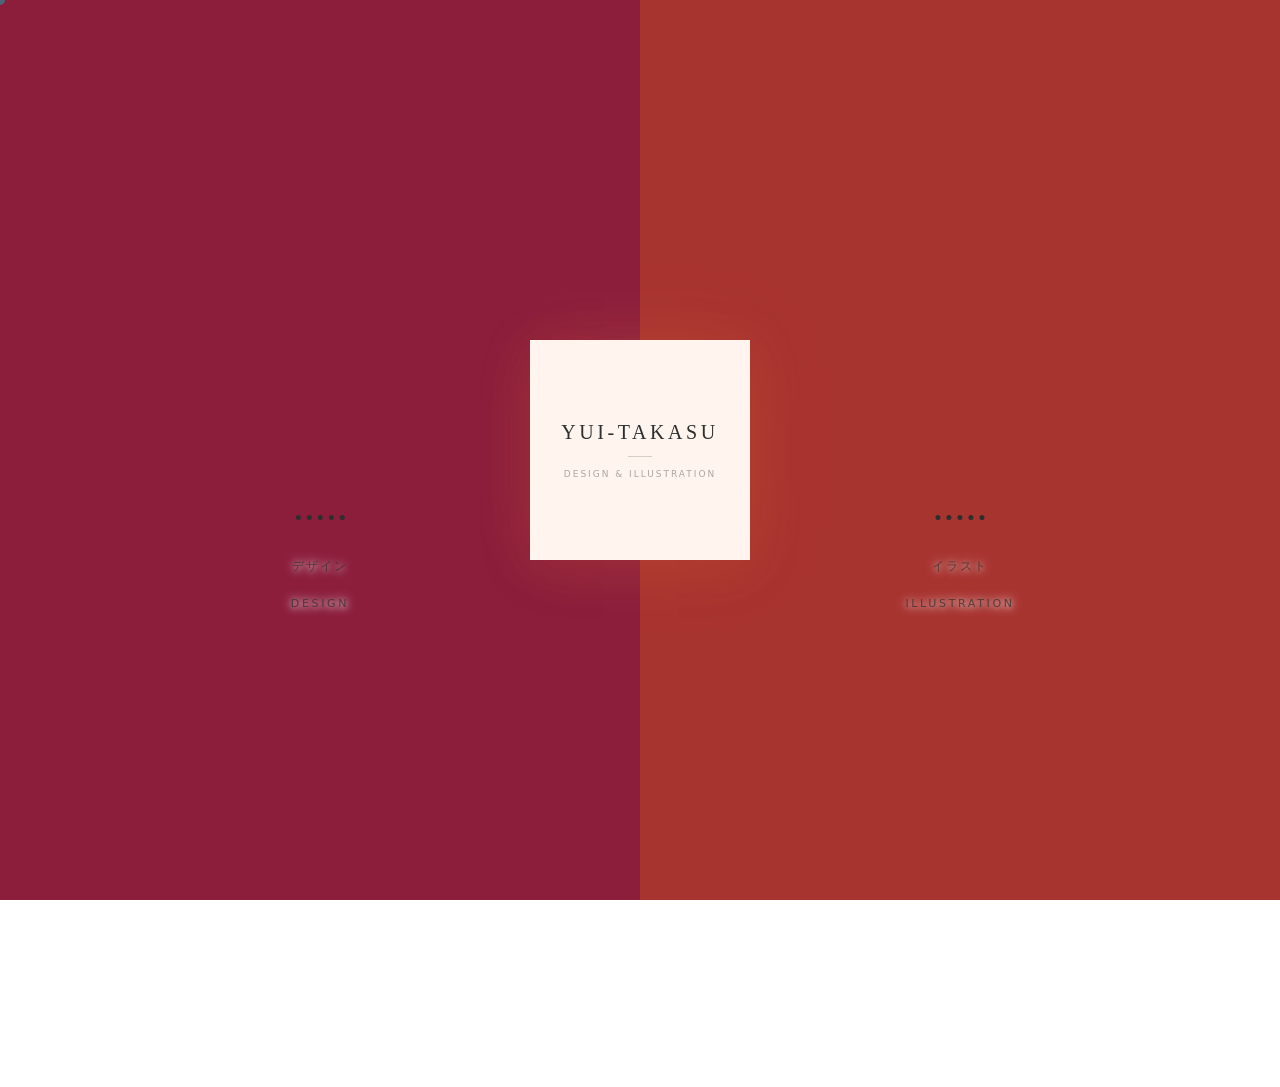
==== commit e24a8f7b: "Add files via upload" ====
--- a/index.html
+++ b/index.html
@@ -1,2725 +1,825 @@
-<!doctype html>
+<!DOCTYPE html>
 <html lang="ja">
 <head>
-<meta charset="utf-8">
-<meta name="viewport" content="width=device-width, initial-scale=1, viewport-fit=cover">
-
-<title>Yui Takasu Portfolio</title>
-
-<style>
-/* =========================
-   Base
-========================= */
-:root{
-  --nav-h:64px;
-}
-
-html{
-  height: 100%;
-  scroll-behavior:smooth;
-  overflow-x: hidden;
-  overflow-y: auto;
-}
-
-body{
-  height: 100%;
-  margin: 0;
-
-  overflow-y: auto;
-  overflow-x: hidden;
-
-  font-family: system-ui, -apple-system, "Segoe UI", "Noto Sans JP", sans-serif;
-  color:#2e2e2e;
-  background:#f7f7f5;
-}
-
-section{
-  padding:120px 16px;
-  scroll-margin-top: calc(var(--nav-h) + 24px);
-}
-
-h2{
-  text-align:center;
-  font-size:24px;
-  letter-spacing:.08em;
-  margin-bottom:64px;
-}
-
-h3{
-  font-size:18px;
-  letter-spacing:.06em;
-  margin-bottom:32px;
-}
-
-body{
-  height: 100%;
-  overflow-y: auto;
-  overflow-x: hidden;
-}
-
-html{ scrollbar-gutter: auto; }
-
-
-/* =========================
-   Navigation
-========================= */
-.site-nav{
-  position:sticky;
-  top:0;
-  z-index:1000;
-  height:var(--nav-h);
-  backdrop-filter: blur(8px);
-  background: rgba(247,247,245,.8);
-  border-bottom:1px solid rgba(0,0,0,.06);
-}
-
-.site-nav__inner{
-  width:min(1100px,92vw);
-  height:100%;
-  margin:0 auto;
-  display:flex;
-  align-items:center;
-}
-
-.site-nav__brand{
-  font-size:14px;
-  letter-spacing:.08em;
-  text-decoration:none;
-  color:rgba(30,30,30,.85);
-  white-space:nowrap;
-}
-
-.site-nav__menu{
-  list-style:none;
-  display:flex;
-  align-items:center;
-  gap:18px;
-  margin:0 0 0 auto;
-  padding:0;
-}
-
-.nav-link{
-  position: relative;
-  display: inline-flex;
-  flex-direction: column;
-  align-items: center;
-  gap: 6px;
-
-  text-decoration:none;
-  font-size:13px;
-  letter-spacing:.08em;
-  color:rgba(30,30,30,.65);
-  padding:8px 6px;
-  border-radius:8px;
-  white-space:nowrap;
-}
-
-.nav-link:hover{
-  color:rgba(30,30,30,.95);
-}
-
-.nav-link--cta{
-  margin-left:8px;
-  padding:8px 14px;
-  border:1px solid rgba(0,0,0,.15);
-  border-radius:12px;
-}
-
-.nav-link::after{
-  content: "＞";
-  font-size: 11px;
-  line-height: 1;
-  transform: rotate(90deg);
-  opacity: .85;
-  transition: opacity .2s ease, transform .2s ease;
-}
-
-.nav-link:hover::after{
-  opacity: .75;
-  transform: rotate(90deg) translateY(1px);
-}
-
-.nav-link--cta::after{
-  content:none;
-}
-
-
-/* =========================
-   Hero
-========================= */
-.hero{
-  position: relative;
-  height: auto;
-  min-height: 420px;
-  display:flex;
-  flex-direction:column;
-  align-items:center;
-  justify-content:flex-start;
-  padding-top: clamp(24px, 6vh, 56px);
-  padding-bottom: clamp(24px, 6vh, 56px);
-  text-align:center;
-}
-
-.hero-title{
-  font-family:"Times New Roman", serif;
-  font-size:clamp(44px,6vw,76px);
-  line-height:1.1;
-  letter-spacing:.02em;
-  padding-top: 40px;
-  margin: 0;
-}
-
-.hero-title span{
-  color:#c9a6a6;
-}
-
-.hero-sub{
-  margin-top:0px;
-  margin-bottom: 0;
-  font-size:14px;
-  letter-spacing:.18em;
-  color:#666;
-}
-
-.hero-sub::before,
-.hero-sub::after{
-  content:"";
-  display:inline-block;
-  width:40px;
-  height:1px;
-  background:#bbb;
-  margin:0 12px;
-  vertical-align:middle;
-}
-
-.hero-role{
-  margin-top: 6px;
-  font-size: 13px;
-  letter-spacing: .08em;
-  color: rgba(30,30,30,.55);}
-
-.hero-dual{
-  margin: 2.2rem 0 2.4rem;
-  text-align: center;
-  font-size: 14px;
-  letter-spacing: 0.22em;
-  color: var(--text-muted);
-}
-
-.hero-dual span{
-  display: block;
-}
-
-.hero-dual__design{
-  font-size: 13px;
-  color: var(--text-main);
-  letter-spacing: 1px;
-}
-
-.hero-dual__illu{
-  margin-top: 0.7rem;
-  font-size: 11px;
-  letter-spacing: 0.18em;
-  color: var(--text-muted);
-  opacity: 0.75;
-}
-
-.as-accent{
-  font-size: 17px;
-  color: #c9a6a6;
-  letter-spacing: 0.22em;
-}
-
-/* =========================
-   Page Top (2nd image style)
-========================= */
-.page-top{
-position: fixed;
-right: clamp(22px, 3vw, 38px);
-bottom: 22px;
-z-index: 1200;
-
-width: 44px;
-height: 80px;
-
-display: block;
-text-decoration: none;
-color: rgba(30,30,30,.55);
-
---line-h: 110px;
-
-opacity: 0;
-pointer-events: none;
-transform: translateY(8px);
-transition: opacity .25s ease, transform .25s ease, color .2s ease;
-}
-
-.page-top.is-visible{
-  opacity: 1;
-  pointer-events: auto;
-  transform: translateY(0);
-}
-
-.page-top::before{
-  content:"";
-  position: absolute;
-  right: 0;
-  bottom: 0;
-  width: 1px;
-  height: var(--line-h);
-  background: rgba(30,30,30,.35);
-}
-
-.page-top::after{
-  content:"";
-  position: absolute;
-  right: -5px;
-
-  bottom: calc(var(--line-h) - 13px);
-
-  width: 10px;
-  height: 10px;
-  border-top: 1px solid rgba(30,30,30,.55);
-  border-bottom:0;
-  transform: rotate(45deg);
-}
-
-.page-top__text{
-  position: absolute;
-  right: 17px;
-  bottom: 0;
-  font-size: 12px;
-  letter-spacing: .12em;
-  white-space: nowrap;
-  transform-origin: right bottom;
-  transform: rotate(90deg);
-}
-
-.page-top:hover{
-  color: rgba(30,30,30,.9);
-}
-
-.page-top:hover::after{
-  border-color: rgba(30,30,30,.9);
-}
-
-@media (max-width: 720px){
-  .page-top{
-    right: 14px;
-    bottom: 14px;
-    height: 120px;
-    width: 44px;
-    --line-h: 92px;
-  }
-}
-
-/* =========================
-   Scroll Indicator
-========================= */
-.scroll-indicator{
-  position:absolute;
-  left:50%;
-  bottom:16px;
-  transform:translateX(-50%);
-  display:flex;
-  flex-direction:column;
-  align-items:center;
-  text-decoration:none;
-  pointer-events:auto;
-}
-
-.scroll-indicator__line{
-  width:2px;
-  height:75px;
-  background:rgba(30,30,30,.45);
-  margin-top:2px;
-}
-
-.scroll-indicator__dot{
-  width:8px;
-  height:8px;
-  border-radius:50%;
-  background:rgba(30,30,30,.75);
-
-  --travel:85px;
-
-  animation:dotSlideFade 2.8s ease-in-out infinite;
-}
-
-@keyframes dotSlideFade{
-  0%{
-    transform:translateY(0);
-    opacity:1;
-  }
-
-  60%{
-    transform:translateY(var(--travel));
-    opacity:0.95;
-  }
-
-  80%{
-    transform:translateY(var(--travel));
-    opacity:0;
-  }
-
-  81%{
-    transform:translateY(0);
-    opacity:0;
-  }
-
-  100%{
-    transform:translateY(0);
-    opacity:1;
-  }
-}
-
-@media (prefers-reduced-motion: reduce){
-  .scroll-indicator__dot{
-    animation:none;
-  }
-}
-
-/* =========================
-   Works
-========================= */
-.works-tabs{
-  width: min(520px, 92vw);
-  margin: 0 auto 48px;
-  padding: 6px;
-  background: rgba(0,0,0,.06);
-  border-radius: 999px;
-  display: grid;
-  grid-template-columns: 1fr 1fr;
-  gap: 6px;
-}
-
-.works-tab{
-  border: 0;
-  background: transparent;
-  border-radius: 999px;
-  padding: 12px 10px;
-  cursor: pointer;
-
-  font-size: 14px;
-  letter-spacing: .06em;
-  color: rgba(30,30,30,.6);
-}
-
-.works-tab.is-active{
-  background: #fff;
-  color: rgba(30,30,30,.9);
-  box-shadow: 0 6px 18px rgba(0,0,0,.06);
-}
-
-.works-grid{
-  width: min(1100px, 92vw);
-  margin: 0 auto;
-  display: grid;
-  grid-template-columns: repeat(2, 1fr);
-  gap: 56px;
-}
-
-
-.works-section{
-  width: min(1100px, 92vw);
-  margin: 0 auto;
-}
-
-@media (max-width: 720px){
-  .works-grid{ grid-template-columns: 1fr; gap: 40px; }
-}
-
-.work-card{ text-decoration: none; color: inherit; display:block; }
-.work-thumb{
-  border-radius: 8px;
-  overflow: hidden;
-  aspect-ratio: 4 / 3;
-  background: rgba(0,0,0,.06);
-}
-.work-thumb img{ width: 100%; height: 100%; object-fit: cover; display:block; }
-
-.work-meta{ margin-top: 16px; }
-.work-title{
-  margin: 0;
-  font-size: 16px;
-  letter-spacing: .06em;
-}
-.work-sub{
-  margin: 8px 0 0;
-  font-size: 13px;
-  color: rgba(30,30,30,.55);
-}
-
-.work-card.is-hidden{ display:none; }
-
-.works-more{
-  display: inline-block;
-  margin: 0 0 0 auto;
-  padding: 10px 18px;
-  border: 1px solid rgba(0,0,0,.12);
-  background: transparent;
-  border-radius: 999px;
-  font-size: 13px;
-  letter-spacing: .08em;
-  color: rgba(30,30,30,.75);
-  cursor: pointer;
-}
-
-
-.works-more-wrap{
-  width: min(1100px, 92vw);
-  margin: 56px auto 0;
-  display: flex;
-}
-
-.works-more:hover{
-  border-color: rgba(0,0,0,.2);
-  color: rgba(30,30,30,.95);
-}
-
-
-/* =========================
-   Skills
-========================= */
-#skills{
-  background: #faf9f7;
-}
-
-#skills h2{
-  margin-bottom:180px;
-}
-
-.graph-wrap{
-  position:relative;
-  width:min(520px,92vw);
-  margin:0 auto;
-}
-
-#graphFill{
-  transform-box:fill-box;
-  transform-origin:center;
-  transform:scale(.55);
-  opacity:0;
-  filter:blur(6px);
-  transition:
-    transform 1100ms cubic-bezier(.18,.95,.18,1),
-    opacity 700ms ease,
-    filter 1100ms ease;
-}
-
-.is-visible #graphFill{
-  transform:scale(1);
-  opacity:1;
-  filter:blur(0);
-}
-
-.graph-labels{
-  position:absolute;
-  inset:0;
-  pointer-events:none;
-  font-size:14px;
-  letter-spacing:.04em;
-  color:rgba(30,30,30,.7);
-}
-
-.graph-labels span{
-  position:absolute;
-  transform:translate(-50%,-50%);
-  white-space:nowrap;
-}
-
-#skillGraphSection{
-  opacity: 0;
-  transform: translateY(10px);
-  filter: blur(6px);
-  transition: opacity .6s ease, transform .6s ease, filter .6s ease;
-}
-
-#skillGraphSection.is-visible{
-  opacity: 1;
-  transform: none;
-  filter: blur(0);
-}
-
-.skill-caption{
-  margin-top: 28px;
-  text-align: center;
-}
-
-.skill-caption__title{
-  font-size: 14px;
-  letter-spacing: .18em;
-  text-transform: uppercase;
-  color: rgba(30,30,30,.72);
-  -webkit-text-stroke: 1px rgba(30,30,30,.55);
-  margin: 0;
-}
-
-.skill-caption__sub{
-  margin: 10px 0 0;
-  font-size: 12px;
-  letter-spacing: .12em;
-  color: rgba(30,30,30,.55);
-}
-
-.top{ top:-6%; left:50%; }
-.right{ top:28%; right:-6%; transform:translate(0,-50%); }
-.bottom-right{ bottom:-6%; right:18%; }
-.bottom-left{ bottom:-6%; left:18%; }
-.left{ top:28%; left:-6%; transform:translate(0,-50%); 
-}
-
-.skill-text{
-  width: min(760px, 92vw);
-  margin: 120px auto 0;
-  color: rgba(30,30,30,.75);
-}
-
-.skill-text__head{
-  margin: 0 0 22px;
-  font-size: 18px;
-  letter-spacing: .06em;
-}
-
-.skill-text__head .jp{
-  font-size: 14px;
-  letter-spacing: .08em;
-  color: rgba(30,30,30,.6);
-  margin-left: 10px;
-}
-
-.skill-row{
-  display: flex;
-  align-items: flex-start;
-  justify-content: space-between;
-  gap: 18px;
-  padding: 18px 0;
-  border-bottom: 1px solid rgba(0,0,0,.08);
-}
-
-.skill-row__title{
-  margin: 0;
-  font-size: 18px;
-  letter-spacing: .06em;
-}
-
-.skill-row__desc{
-  margin: 8px 0 0;
-  font-size: 14px;
-  color: rgba(30,30,30,.6);
-}
-
-.skill-row__rate{
-  flex: 0 0 auto;
-  font-size: 18px;
-  letter-spacing: .12em;
-  color: rgba(30,30,30,.65);
-}
-
-.skill-text__subgrid{
-  display: grid;
-  grid-template-columns: 1fr 220px;
-  gap: 64px;
-  margin-top: 75px;
-}
-
-.skill-text__subhead{
-  margin: 0 0 8px;
-  font-size: 18px;
-  letter-spacing: .06em;
-}
-
-.skill-text__note{
-  margin: 0 0 14px;
-  font-size: 13px;
-  color: rgba(30,30,30,.55);
-}
-
-.skill-text__list{
-  margin: 0;
-  padding-left: 1.1em;
-  color: rgba(30,30,30,.7);
-}
-
-.skill-text__list li{
-  margin: 10px 0;
-}
-
-.skill-text__list .small{
-  font-size: 12px;
-  color: rgba(30,30,30,.55);
-  margin-left: 8px;
-  white-space: nowrap;
-}
-
-.star-full{
-  opacity: .75;
-}
-
-.star-empty{
-  opacity: .35;
-}
-
-@media (max-width: 720px){
-  .skill-text__subgrid{
-    grid-template-columns: 1fr;
-    gap: 40px;
-  }
-}
-
-/* =========================
-   About
-========================= */
-#about{
-  padding-bottom: 65px; 
-}
-
-#about .section-title{
-  margin: 0 0 56px;
-  text-align: center;
-  font-size: 24px;
-  letter-spacing: .1em;
-  color: rgba(30,30,30,.85);
-}
-
-.about__inner{
-  width: min(900px, 92vw);
-  margin: 0 auto;
-
-  display: grid;
-  grid-template-columns: 1fr 1fr;
-  gap: 30px;
-  align-items: start;
-}
-
-.about__media{
-  max-width: 1520px;
-}
-
-.about__media img{
-  width: 80%;
-  height: auto;
-  display: block;
-
-  aspect-ratio: 1 / 1;
-  object-fit: cover;
-  object-position: center top;
-}
-
-.about__header{
-  position: relative;
-  margin-bottom: 24px;
-}
-
-.about__name{
-  width: fit-content;
-  margin: 0 auto 18px;
-
-  display: grid;
-  grid-template-columns: auto auto;
-  grid-template-rows: auto auto;
-  column-gap: 48px;
-  row-gap: 6px;
-}
-
-.name-line{
-  display: inline-flex;
-  align-items: baseline;
-  gap: 8px;
-  white-space: nowrap;
-}
-
-.name-line--design{
-  grid-column: 1;
-  grid-row: 1;
-  justify-self: start;
-}
-
-.name-line--illu{
-  grid-column: 2;
-  grid-row: 2;
-  justify-self: end;
-}
-
-.about__text{
-  max-width: 520px;
-}
-
-.about__text p{
-  margin: 0 0 14px;
-  line-height: 1.9;
-}
-
-.about__text .en{
-  margin-top: 10px;
-  font-size: 11px;
-  line-height: 1.5;
-  color: rgba(30,30,30,.4);
-}
-
-.about__text strong{
-  font-weight: 650;
-}
-
-
-.about__brandLabel{
-  font-size: 12px;
-  letter-spacing: .08em;
-  color: #777;
-}
-
-.about__brandValue{
-  font-size: 28px;
-  font-weight: 600;
-  letter-spacing: .02em;
-  color: #222;
-}
-
-.about__role{
-  margin-top: 18px;
-  text-align: right;
-  font-size: 13px;
-  letter-spacing: .08em;
-  color: rgba(30,30,30,.55);
-}
-
-.about__meta{
-  margin-top: 28px;
-}
-
-.about__meta dd{
-  max-width: 520px; 
-}
-
-.about__meta dd p{
-  margin: 0;
-  line-height: 1.9;
-  white-space: normal;
-  word-break: keep-all;
-}
-
-.about__moreWrap{
-  margin: 32px auto 0;
-  display: flex;
-  justify-content: flex-end;
-}
-
-.about__more{
-  display: inline-block;
-  padding: 10px 18px;
-  border: 1px solid rgba(0,0,0,.12);
-  background: transparent;
-  border-radius: 999px;
-
-  font-size: 13px;
-  letter-spacing: .08em;
-  color: rgba(30,30,30,.75);
-  text-decoration: none;
-
-  transition:
-    border-color .2s ease,
-    color .2s ease,
-    transform .2s ease;
-}
-
-.about__more:hover{
-  border-color: rgba(0,0,0,.2);
-  color: rgba(30,30,30,.95);
-  transform: translateX(2px); 
-}
-
-.about__moreLink{
-  display: inline-block;
-  font-size: 13px;
-  letter-spacing: .08em;
-  color: rgba(30,30,30,.65);
-  text-decoration: none;
-
-  padding-bottom: 4px;
-  border-bottom: 1px solid rgba(30,30,30,.35);
-
-  transition: opacity .2s ease, border-color .2s ease;
-}
-
-.about__moreLink:hover{
-  opacity: .9;
-  border-color: rgba(30,30,30,.7);
-}
-
-@media (max-width: 720px){
-  .about__name{
-    grid-template-columns: 1fr;
-    grid-template-rows: auto auto;
-  }
-
-  .name-line--illu{
-    grid-column: 1;
-    grid-row: 2;
-    justify-self: start;
-  }
-}
-
-/* =========================
-   Contact
-========================= */
-#contact{
-  padding-top: 65px;
-  background:#f7f7f5;
-}
-
-#contact > h2{
-  font-size: 20px;
-  letter-spacing: .1em;
-  margin-bottom: 48px;
-}
-
-.contact__cta{
-  margin-top: 32px;
-  display: grid;
-  gap: 14px;
-  justify-items: center;
-}
-
-.contact__mail{
-  display: inline-block;
-  padding: 12px 22px;
-  border: 1px solid rgba(0,0,0,.12);
-  border-radius: 999px;
-  text-decoration: none;
-
-  font-size: 13px;
-  letter-spacing: .12em;
-  color: rgba(30,30,30,.75);
-  background: rgba(255,255,255,.65);
-
-  transition: border-color .2s ease, color .2s ease, transform .2s ease, background .2s ease;
-}
-
-.contact__mail:hover{
-  border-color: rgba(0,0,0,.2);
-  color: rgba(30,30,30,.95);
-  background: rgba(255,255,255,.85);
-  transform: translateY(-1px);
-}
-
-.contact__note{
-  margin: 0;
-  font-size: 12px;
-  letter-spacing: .08em;
-  color: rgba(30,30,30,.55);
-}
-
-/* =========================
-   Contact + Accordion
-========================= */
-.contact__inner{
-  width: min(760px, calc(100% - 32px));
-  margin: 0 auto;
-  text-align: center;
-}
-
-.contact__lead{
-  margin: 0;
-  font-size: 14px;
-  letter-spacing: .08em;
-  color: rgba(30,30,30,.7);
-  line-height: 1.9;
-}
-
-.contact__lead.en{
-  margin-top: 10px;
-  font-size: 11px;
-  letter-spacing: .08em;
-  color: rgba(30,30,30,.4);
-}
-
-.contact-links{
-  width: min(560px, 92vw);
-  margin: 28px auto 0;
-  display: grid;
-  gap: 10px;
-  justify-items: stretch;
-}
-
-.contact-link{
-  display: block;
-  padding: 12px 16px;
-  border: 1px solid rgba(0,0,0,.10);
-  background: rgba(255,255,255,.65);
-  border-radius: 14px;
-  text-decoration: none;
-
-  font-size: 13px;
-  letter-spacing: .08em;
-  color: rgba(30,30,30,.75);
-
-  transition: border-color .2s ease, color .2s ease, transform .2s ease, background .2s ease;
-}
-
-.contact-link:hover{
-  border-color: rgba(0,0,0,.18);
-  color: rgba(30,30,30,.95);
-  background: rgba(255,255,255,.85);
-  transform: translateY(-1px);
-}
-
-.contact-link--mail{
-  border-radius: 999px;
-}
-
-.accordion{
-  width: min(760px, 92vw);
-  margin: 26px auto 0;
-  text-align: left;
-
-  border: 1px solid rgba(0,0,0,.10);
-  border-radius: 16px;
-  background: rgba(255,255,255,.65);
-  overflow: hidden;
-}
-
-.accordion__summary{
-  list-style: none;
-  cursor: pointer;
-
-  padding: 14px 16px;
-  display: flex;
-  align-items: center;
-  justify-content: space-between;
-
-  font-size: 13px;
-  letter-spacing: .08em;
-  color: rgba(30,30,30,.75);
-}
-
-.accordion__summary::-webkit-details-marker{ display:none; }
-
-.accordion__chev{
-  width: 10px;
-  height: 10px;
-  border-right: 1px solid rgba(30,30,30,.55);
-  border-bottom: 1px solid rgba(30,30,30,.55);
-  transform: rotate(45deg);
-  transition: transform .2s ease, opacity .2s ease;
-  opacity: .85;
-}
-
-.accordion[open] .accordion__chev{
-  transform: rotate(225deg);
-  opacity: .75;
-}
-
-.accordion__body{
-  padding: 14px 16px 18px;
-  border-top: 1px solid rgba(0,0,0,.08);
-}
-
-.accordion__intro{
-  margin: 0;
-  font-size: 13px;
-  line-height: 1.9;
-  color: rgba(30,30,30,.7);
-}
-
-.accordion__intro.en{
-  margin-top: 10px;
-  font-size: 11px;
-  line-height: 1.6;
-  color: rgba(30,30,30,.4);
-}
-
-.accordion__grid{
-  margin-top: 16px;
-  display: grid;
-  grid-template-columns: 1fr 1fr;
-  gap: 14px;
-}
-
-.accordion--inblock .accordion__summary{
-  justify-content: center;
-  text-align: center;
-  position: relative;
-}
-
-.accordion--inblock .accordion__chev{
-  position: absolute;
-  right: 14px;
-}
-
-.accordion__block{
-  padding: 12px 12px;
-  border: 1px solid rgba(0,0,0,.08);
-  border-radius: 14px;
-  background: rgba(255,255,255,.55);
-}
-
-.accordion__head{
-  margin: 0 0 8px;
-  font-size: 12px;
-  letter-spacing: .08em;
-  color: rgba(30,30,30,.7);
-}
-
-.accordion__text{
-  margin: 0;
-  font-size: 12px;
-  line-height: 1.85;
-  color: rgba(30,30,30,.6);
-}
-
-.accordion__list{
-  margin: 0 0 8px;
-  padding-left: 1.2em;
-  font-size: 12px;
-  line-height: 1.85;
-  color: rgba(30,30,30,.6);
-}
-
-.accordion__en{
-  margin-top: 16px;
-  padding-top: 14px;
-  border-top: 1px solid rgba(0,0,0,.08);
-}
-
-.accordion__head.en,
-.accordion__text.en{
-  color: rgba(30,30,30,.45);
-}
-
-@media (max-width: 720px){
-  .accordion__grid{
-    grid-template-columns: 1fr;
-  }
-}
-
-/* =========================
-   Contact split (Illustration / Design)
-========================= */
-.contact-split{
-  width: min(760px, calc(100% - 32px));
-  margin: 40px auto 0;
-  display: grid;
-  gap: 18px;
-}
-
-.contact-block{
-  border: 1px solid rgba(0,0,0,.10);
-  border-radius: 16px;
-  background: rgba(255,255,255,.55);
-  padding: 16px 16px 18px;
-  text-align: center;
-}
-
-.contact-block__label{
-  margin: 0;
-  font-size: 16px;
-  letter-spacing: .14em;
-  color: rgba(30,30,30,.65);
-}
-
-.contact-block__sub{
-  margin: 8px 0 0;
-  font-size: 11px;
-  letter-spacing: .08em;
-  color: rgba(30,30,30,.40);
-}
-
-/* icons row */
-.contact-icons{
-  width: min(520px, 92vw);
-  margin: 16px auto 0;
-
-  display: grid;
-  grid-template-columns: repeat(3, 1fr);
-  gap: 14px;
-  justify-items: center;
-}
-
-.contact-block:last-child .contact-icons{
-  grid-template-columns: 1fr;
-  justify-items: center;
-}
-
-.contact-icon{
-  width: min(520px, calc(100% - 32px));
-  max-width: 140px;
-  display: grid;
-  justify-items: center;
-  gap: 8px;
-
-  text-decoration: none;
-  color: rgba(30,30,30,.65);
-  transition: transform .2s ease;
-}
-
-.contact-icon img{
-  width: 56px;
-  height: 56px;
-  object-fit: contain;
-
-  border-radius: 14px;
-  background: rgba(255,255,255,.65);
-  border: 1px solid rgba(0,0,0,.08);
-  padding: 10px;
-
-  transition: background .2s ease, border-color .2s ease, transform .2s ease;
-}
-
-.contact-icon span{
-  font-size: 12px;
-  letter-spacing: .08em;
-}
-
-.contact-icon:hover{
-  transform: translateY(-1px);
-}
-
-.contact-icon:hover img{
-  background: rgba(255,255,255,.85);
-  border-color: rgba(0,0,0,.14);
-  transform: translateY(-1px);
-}
-
-.contact-block .accordion{
-  width: 100%;
-  margin: 16px 0 0;
-  box-sizing: border-box;
-}
-
-/* Mail block */
-.contact-mail{
-  margin: 16px auto 0;
-  width: min(520px, 92vw);
-  display: grid;
-  justify-items: center;
-  gap: 10px;
-
-  text-decoration: none;
-  color: rgba(30,30,30,.65);
-}
-
-.contact-mail__btn{
-  display: inline-block;
-  padding: 12px 22px;
-  border: 1px solid rgba(0,0,0,.10);
-  border-radius: 999px;
-  background: rgba(255,255,255,.65);
-
-  font-size: 13px;
-  letter-spacing: .12em;
-
-  transition: border-color .2s ease, background .2s ease, transform .2s ease, color .2s ease;
-}
-
-.contact-mail__addr{
-  font-size: 12px;
-  letter-spacing: .06em;
-  color: rgba(30,30,30,.45);
-}
-
-.contact-mail:hover .contact-mail__btn{
-  border-color: rgba(0,0,0,.18);
-  background: rgba(255,255,255,.85);
-  color: rgba(30,30,30,.95);
-  transform: translateY(-1px);
-}
-
-@media (max-width: 720px){
-  .contact-icons{
-    grid-template-columns: repeat(3, 1fr);
-    gap: 12px;
-  }
-}
-
-/* =========================
-   Mobile
-========================= */
-@media(max-width:720px){
-  .site-nav__brand{ display:none; }
-}
-
-  html, body{ overflow-x: hidden; }
-
-/* =========================
-   Ritz-ish preview component
-========================= */
-.rc-preview{
-  --pad: clamp(16px, 4vw, 56px);
-  --stage-radius: 18px;
-  --ghost-blur: 10px;
-  --ghost-opacity: .35;
-  --ghost-scale: .92;
-  --ghost-inset: clamp(12px, 3vw, 40px);
-  --main-max: 980px;
-
-  padding: var(--pad) var(--pad) 18px;
-}
-
-.rc-stage{
-  position: relative;
-  display: grid;
-  place-items: center;
-  min-height: clamp(260px, 40vw, 520px);
-}
-
-.rc-main{
-  width: min(var(--main-max), 100%);
-  margin: 0;
-  border-radius: var(--stage-radius);
-  overflow: hidden;
-  box-shadow: 0 18px 40px rgba(0,0,0,.12);
-}
-.rc-main img{
-  width: 100%;
-  height: auto;
-  display: block;
-  transform: translateZ(0);
-}
-
-.rc-ghost{
-  position: absolute;
-  top: 50%;
-  transform: translateY(-50%) scale(var(--ghost-scale));
-  width: clamp(110px, 18vw, 220px);
-  aspect-ratio: 3 / 4;
-  border-radius: 16px;
-  overflow: hidden;
-  opacity: var(--ghost-opacity);
-  filter: blur(var(--ghost-blur));
-  pointer-events: none; /* クリックをメインに通す */
-}
-.rc-ghost--left{ left: var(--ghost-inset); }
-.rc-ghost--right{ right: var(--ghost-inset); }
-
-.rc-ghost img{
-  width: 100%;
-  height: 100%;
-  object-fit: cover;
-  display: block;
-}
-.rc-ghost--left{
-  -webkit-mask-image: linear-gradient(to right, transparent, #000 30%, #000);
-          mask-image: linear-gradient(to right, transparent, #000 30%, #000);
-}
-.rc-ghost--right{
-  -webkit-mask-image: linear-gradient(to left, transparent, #000 30%, #000);
-          mask-image: linear-gradient(to left, transparent, #000 30%, #000);
-}
-
-.rc-nav{
-  position: absolute;
-  top: 50%;
-  transform: translateY(-50%);
-  width: 44px;
-  height: 44px;
-  border-radius: 999px;
-  border: 1px solid rgba(0,0,0,.12);
-  background: rgba(255,255,255,.75);
-  backdrop-filter: blur(8px);
-  cursor: pointer;
-  display: grid;
-  place-items: center;
-  z-index: 3;
-}
-.rc-nav--prev{ left: calc(var(--ghost-inset) + 6px); }
-.rc-nav--next{ right: calc(var(--ghost-inset) + 6px); }
-
-.rc-controls{
-  display: grid;
-  grid-template-columns: auto minmax(260px, 420px) auto;
-  gap: 14px;
-  align-items: center;
-  margin-top: 14px;
-  padding-inline: clamp(8px, 2vw, 18px);
-  justify-content: center;
-}
-
-.rc-btn{
-  border: 0;
-  background: transparent;
-  padding: 8px 10px;
-  cursor: pointer;
-  letter-spacing: .02em;
-  opacity: .85;
-}
-.rc-btn:hover{ opacity: 1; }
-
-.rc-range{
-  --x: 0%;
-  --seg: 12%;
-  --track-h: 2px;
-  --pill-h: 10px;
-
-  width: 100%;
-  height: 24px;
-  background: transparent;
-  -webkit-appearance: none;
-  appearance: none;
-  cursor: pointer;
-  position: relative;
-}
-
-.rc-range::-webkit-slider-runnable-track{
-  height: var(--track-h);
-  background: rgba(0,0,0,.22);
-  border-radius: 999px;
-}
-.rc-range::-moz-range-track{
-  height: var(--track-h);
-  background: rgba(0,0,0,.22);
-  border-radius: 999px;
-}
-
-.rc-range::-webkit-slider-thumb{
-  -webkit-appearance: none;
-  appearance: none;
-  width: 18px;
-  height: 18px;
-  background: transparent;
-  border: 0;
-  margin-top: calc((var(--track-h) - 18px) / 2);
-}
-.rc-range::-moz-range-thumb{
-  width: 18px;
-  height: 18px;
-  background: transparent;
-  border: 0;
-}
-
-.rc-range::before{
-  content:"";
-  position:absolute;
-  top: 50%;
-  transform: translateY(-50%);
-  height: var(--pill-h);
-
-  width: var(--seg);
-  left: var(--x);
-
-  border-radius: 999px;
-  background: #4d4d4d;
-  opacity: 0.75;
-  pointer-events: none;
-}
-
-.rc-range::-moz-range-progress{
-  height: var(--track-h);
-  background: transparent;
-}
-
-#works .rc-preview{
-  padding-inline: 0;
-  margin: 18px 0 26px;
-}
-
-#works .rc-stage{
-  display: grid;
-  grid-template-columns:
-    clamp(160px, 16vw, 220px)
-    minmax(0, 1.4fr)
-    clamp(160px, 16vw, 220px);
-
-  gap: clamp(18px, 3vw, 48px);
-  align-items: center;
-  min-height: clamp(240px, 34vw, 460px);
-
-  /* absolute用の前提を消す */
-  position: relative;
-  place-items: unset;
-}
-
-#works .rc-main{
-  width: 100%;
-  aspect-ratio: 16 / 9;
-  margin: 0;
-  border-radius: 18px;
-  overflow: hidden;
-  box-shadow: 0 18px 40px rgba(0,0,0,.10);
-  background: rgba(0,0,0,.04);
-  transform: scale(1.17);
-}
-
-#works .rc-main img{
-  width: 100%;
-  height: 100%;
-  object-fit: cover;
-  display: block;
-}
-
-#works .rc-ghost{
-  position: static;
-  transform: scale(.92);
-  width: 100%;
-  aspect-ratio: 4 / 3;
-  border-radius: 16px;
-  overflow: hidden;
-
-  opacity: .55;
-  filter: saturate(.75) blur(1.5px);
-  pointer-events: none;
-}
-
-#works .rc-ghost--left{
-  -webkit-mask-image: linear-gradient(to right, transparent 0%, #000 38%, #000 100%);
-          mask-image: linear-gradient(to right, transparent 0%, #000 38%, #000 100%);
-}
-
-#works .rc-ghost--right{
-  -webkit-mask-image: linear-gradient(to left, transparent 0%, #000 38%, #000 100%);
-          mask-image: linear-gradient(to left, transparent 0%, #000 38%, #000 100%);
-}
-
-#works .rc-ghost img{
-  width: 100%;
-  height: 100%;
-  object-fit: cover;
-  display: block;
-}
-
-#works .rc-ghost--left{
-  -webkit-mask-image: linear-gradient(to right, transparent, #000 35%, #000);
-          mask-image: linear-gradient(to right, transparent, #000 35%, #000);
-}
-#works .rc-ghost--right{
-  -webkit-mask-image: linear-gradient(to left, transparent, #000 35%, #000);
-          mask-image: linear-gradient(to left, transparent, #000 35%, #000);
-}
-
-#works .rc-nav--prev{ left: calc(50% - min(980px, 92vw)/2 + 12px); }
-#works .rc-nav--next{ right: calc(50% - min(980px, 92vw)/2 + 12px); }
-
-#works .works-caption{
-  width: min(1100px, 92vw);
-  margin: 16px auto 0;
-  display: grid;
-  grid-template-columns: 1fr auto 1fr;
-  align-items: end;
-  gap: 12px;
-}
-
-#works .works-caption__spacer{
-  min-width: 1px;
-}
-
-#works .works-caption__center{ 
-  justify-self: center;
-  text-align: center;
-  max-width: 70ch;
-}
-
-#works .works-caption .works-more-wrap{
-  width: auto;
-  margin: 0;
-  display: block;
-  justify-self: end;
-}
-
-#works .works-caption .works-more{
-  margin: 0;
-}
-
-#works .works-caption__title{
-  margin: 0;
-  font-size: 14px;
-  letter-spacing: .02em;
-  white-space: nowrap;
-}
-
-#works .works-caption__sub{
-  margin: 4px 0 0;
-  font-size: 12px;
-  opacity: .65;
-}
-
-#works .works-more-wrap{ 
-  justify-self: end; 
-}
-
-@media (max-width: 860px){
-  #works .rc-stage{
-    grid-template-columns: 1fr;
-  }
-  #works .rc-ghost{
-    display: none;
-  }
-  #works .rc-nav{
-    display: none;
-  }
-}
-
-/* =========================
-  Custom Cursor (PC only)
-========================= */
-html.cursor-on,
-html.cursor-on *{
-  cursor: none;
-}
-
-.cursor{
-  position: fixed;
-  left: 0;
-  top: 0;
-
-  width: 8px;
-  height: 8px;
-  border-radius: 50%;
-  background: rgba(30,30,30,.6);
-
-  pointer-events: none;
-  z-index: 10001;
-
-  transform: translate(-50%, -50%);
-  opacity: 0;
-
-  transition:
-    transform .12s ease,
-    width .15s ease,
-    height .15s ease,
-    opacity .2s ease;
-}
-
-/* リンクに乗ったとき */
-.cursor.is-hover{
-  width: 14px;
-  height: 14px;
-}
-
-/* ===== Scroll Reveal (from works.html) ===== */
-html.js .reveal { opacity: 1; } /* JS無効でも破綻しない保険 */
-
-html.js-reveal .reveal {
-  opacity: 0;
-  transform: translateY(8px);
-  transition: opacity .6s ease, transform .6s ease;
-  will-change: opacity, transform;
-  transition-delay: .05s;
-}
-
-html.js-reveal .reveal.is-inview {
-  opacity: 1;
-  transform: none;
-}
-
-@media (prefers-reduced-motion: reduce) {
-  html.js-reveal .reveal {
-    transition: none;
-    opacity: 1;
-    transform: none;
-  }
-}
-
-/* ===== spacing fix (Top → Works) ===== */
-#works{
-  padding-top: 72px;   /* 120px → 72px */
-  padding-bottom: 110px;
-}
-
-@media (max-width: 720px){
-  #works{
-    padding-top: 56px;
-    padding-bottom: 90px;
-  }
-}
-
-/* =========================
-   FINAL OVERRIDE PATCH
-========================= */
-
-.scroll-indicator{
-  position: relative !important;
-  left: auto !important;
-  bottom: auto !important;
-  transform: none !important;
-  margin-top: clamp(28px, 5vh, 64px) !important;
-}
-
-/* rc-range のピル（;抜け修正） */
-.rc-range::before{
-  content:"";
-  position:absolute;
-  top: 50%;
-  transform: translateY(-50%);
-  height: var(--pill-h);
-
-  width: var(--seg);
-  left: var(--x);
-
-  border-radius: 999px;
-  background: #4d4d4d;
-  opacity: 0.75;         /* ← ; 追加 */
-  pointer-events: none;
-}
-
-@media (max-width: 768px){
-
-  /* rangeのつまみを“触れるけど見えない”に */
-  .rc-range{
-    -webkit-appearance: none;
-    appearance: none;
-    background: transparent;
-    outline: none;
-  }
-  .rc-range::-webkit-slider-thumb{
-    -webkit-appearance: none;
-    appearance: none;
-    width: 28px;
-    height: 28px;
-    background: transparent;
-    border: 0;
-    opacity: 0;
-    box-shadow: none;
-  }
-  .rc-range::-moz-range-thumb{
-    width: 28px;
-    height: 28px;
-    background: transparent;
-    border: 0;
-    opacity: 0;
-  }
-
-  .rc-controls{
-    margin-top: 38px;
-  }
-
-  /* Works captionの整列 */
-  #works .works-caption{
-    display: grid;
-    grid-template-columns: 1fr;
-    row-gap: 8px;
-    text-align: center;
-  }
-  #works .works-caption__center{
-    justify-self: center;
-    text-align: center;
-  }
-  #works .works-more-wrap{
-    justify-self: end;
-    margin-top: 6px;
-  }
-
-  /* graph */
-  .graph-wrap{
-    width: min(400px, 92vw);
-    padding-inline: var(--sp-pad);
-    overflow: visible;
-  }
-  .graph-labels{
-    font-size: 12px;
-  }
-  .graph-labels .left{ left: 2%; }
-  .graph-labels .right{ right: 2%; }
-  .graph-labels .top{ top: 2%; }
-  .graph-labels .bottom-left{ bottom: 2%; left: 20%; }
-  .graph-labels .bottom-right{ bottom: 2%; right: 20%; }
-
-  /* skill */
-  .skill-text{
-    width: min(900px, 84vw) !important;
-  }
-  .skill-text,
-  .skills-list,
-  .skills-note{
-    padding-inline: 2px;
-  }
-
-  /* About: SPだけ画像を消す */
-  .about__media,
-  .about-photo,
-  .about-img,
-  .about__avatar{
-    display: none !important;
-  }
-  .about__inner{
-    grid-template-columns: 1fr !important;
-    width: min(900px, 84vw) !important;
-  }
-  .about__text{
-    max-width: 100% !important;
-  }
-}
-
-/* ===== Contact (SP) : overflow/cut fix ===== */
-@media (max-width: 768px){
-
-  #contact,
-  .contact,
-  .contact__inner,
-  .contact-links,
-  .contact-split,
-  .contact-card,
-  .contact-note,
-  .contact-icons,
-  .contact-mail,
-  .accordion{
-    width: 100% !important;
-    max-width: 100% !important;
-    box-sizing: border-box !important;
-  }
-
-  #contact{
-    overflow-x: hidden !important;
-  }
-
-  .contact-card,
-  .contact-note{
-    overflow: hidden !important; 
-    overflow-wrap: anywhere !important;
-    word-break: break-word !important;
-  }
-
-  .contact-card *,
-  .contact-note *{
-    max-width: 100% !important;
-    box-sizing: border-box !important;
-  }
-
-  .contact-icons{
-    grid-template-columns: repeat(3, minmax(0, 1fr)) !important;
-    gap: 14px !important;
-  }
-
-  .contact-icon{
-    width: 100% !important;
-    max-width: 120px !important;
-    margin: 0 auto !important;
-  }
-
-  .contact-mail{
-    display: grid;
-    place-items: center;
-    margin-inline: auto !important;
-    text-align: center !important;
-  }
-
-  .contact-mail a,
-  .contact-mail button,
-  .contact-mail .contact-icon{
-    margin-inline: auto !important;
-    display: block;
-  }
-}
-
-   
-/* =========================
-   FIX 2: Contact Mail center
-========================= */
-@media (max-width: 768px){
-  .contact-icons--single{
-    display: grid !important;
-    grid-template-columns: 1fr !important;
-    justify-items: center !important;
-  }
-
-  .contact-icons--single .contact-icon{
-    margin: 0 auto !important;
-  }
-}
-
-/* =========================
-   < back / next > color fix
-   ========================= */
-.rc-controls .rc-btn{
-  color: rgba(30,30,30,.6);
-  background: transparent;
-  border: none;
-  font-size: 13px;
-  letter-spacing: .06em;
-}
-
-.rc-controls .rc-btn:hover{
-  color: rgba(30,30,30,.9);
-}
-
-.rc-controls .rc-btn:disabled{
-  color: rgba(30,30,30,.35);
-}
-
-/* スワイプしやすくする（iOSの変な拡大や選択を減らす） */
-.rc, .rc-stage, .rc-media, .modal{
-  -webkit-user-select: none;
-  user-select: none;
-  -webkit-touch-callout: none;
-}
-
-.no-save{
-  -webkit-user-drag: none;
-  user-drag: none;
-  -webkit-touch-callout: none;
-}
-   
-</style>
+  <meta charset="UTF-8">
+  <meta name="viewport" content="width=device-width, initial-scale=1">
+  <title>Yui Takasu | Web Design & Illustration</title>
+  <meta name="description" content="Webデザイナー・イラストレーター Yui Takasu のポートフォリオ。Webデザイン・イラスト・Live2Dなど幅広い制作実績を掲載しています。">
+
+  <!-- OGP -->
+  <meta property="og:type"        content="website">
+  <meta property="og:url"         content="https://www.yui-takasu.com/">
+  <meta property="og:title"       content="Yui Takasu | Web Design & Illustration">
+  <meta property="og:description" content="Webデザイナー・イラストレーター Yui Takasu のポートフォリオ。Webデザイン・イラスト・Live2Dなど幅広い制作実績を掲載しています。">
+  <meta property="og:image"       content="https://www.yui-takasu.com/assets/img/ogp.png">
+  <meta property="og:image:width"  content="1200">
+  <meta property="og:image:height" content="630">
+  <meta property="og:locale"      content="ja_JP">
+  <meta property="og:site_name"   content="Yui Takasu Portfolio">
+
+  <!-- Twitter Card -->
+  <meta name="twitter:card"        content="summary_large_image">
+  <meta name="twitter:site"        content="@mitty976">
+  <meta name="twitter:title"       content="Yui Takasu | Web Design & Illustration">
+  <meta name="twitter:description" content="Webデザイナー・イラストレーター Yui Takasu のポートフォリオ。Webデザイン・イラスト・Live2Dなど幅広い制作実績を掲載しています。">
+  <meta name="twitter:image"       content="https://www.yui-takasu.com/assets/img/ogp.png">
+
+  <!-- Canonical -->
+  <link rel="canonical" href="https://www.yui-takasu.com/">
+  <style>
+    *, *::before, *::after { box-sizing: border-box; margin: 0; padding: 0; }
+
+    html, body {
+      height: 100%;
+      overflow: hidden;
+      font-family: 'Georgia', 'Noto Serif JP', serif;
+    }
+
+    body { cursor: none; }
+    *, a, button, input, label { cursor: none !important; }
+
+    /* === カーソル（●/○） === */
+    .cursor {
+      width: 10px;
+      height: 10px;
+      background: var(--color-cursor, rgba(46, 46, 46, 0.6));
+      border-radius: 50%;
+      position: fixed;
+      top: 0; left: 0;
+      pointer-events: none;
+      z-index: 9999;
+      transform: translate(-50%, -50%);
+      transition: width 0.2s ease, height 0.2s ease, background 0.2s ease;
+    }
+    .cursor--hover {
+      width: 22px;
+      height: 22px;
+      background: transparent;
+      border: 1.5px solid var(--color-cursor, rgba(46, 46, 46, 0.5));
+    }
+
+    /* === スプリットスクリーン === */
+    .split-screen {
+      display: flex;
+      height: 100vh;
+      position: relative;
+    }
+
+    .split {
+      flex: 1;
+      position: relative;
+      overflow: hidden;
+      transition: flex 0.9s cubic-bezier(0.4, 0, 0.2, 1), background-color 1.2s ease;
+      cursor: none;
+    }
+    .split:hover { flex: 1.7; }
+
+    .split--design { background-color: var(--color-design, #B5E0EA); }
+    .split--illust { background-color: var(--color-illust, #F5C8C8); }
+
+    /* サムネイルオーバーレイ */
+    .split__thumb {
+      position: absolute;
+      inset: 0;
+      background-size: cover;
+      background-position: center;
+      opacity: 0;
+      transition: opacity 1.5s ease;
+    }
+
+    /* ラベル */
+    .split__label {
+      position: absolute;
+      bottom: 26%;
+      left: 50%;
+      transform: translateX(-50%);
+      z-index: 10;
+      display: inline-flex;
+      flex-direction: column;
+      align-items: center;
+      gap: 22px;
+      text-decoration: none;
+      color: #2e2e2e;
+      cursor: none;
+      white-space: nowrap;
+    }
+
+    /* ドット */
+    .label-dots {
+      display: flex;
+      gap: 6px;
+      align-items: center;
+      margin-bottom: 16px;
+    }
+    .label-dot {
+      width: 5px;
+      height: 5px;
+      border-radius: 50%;
+      background: #2e2e2e;
+    }
+
+    /* ホバー時のみドットカラーアニメーション */
+    .split:hover .label-dot {
+      animation: dotColorCycle 2.8s ease-in-out infinite;
+    }
+    .split:hover .label-dot:nth-child(1) { animation-delay: 0s; }
+    .split:hover .label-dot:nth-child(2) { animation-delay: 0.22s; }
+    .split:hover .label-dot:nth-child(3) { animation-delay: 0.44s; }
+    .split:hover .label-dot:nth-child(4) { animation-delay: 0.66s; }
+    .split:hover .label-dot:nth-child(5) { animation-delay: 0.88s; }
+
+    @keyframes dotColorCycle {
+      0%, 30%  { background: #2e2e2e; }
+      60%, 80% { background: var(--color-cursor, #92AF76); }
+      100%     { background: #2e2e2e; }
+    }
+
+    /* ラベルテキスト */
+    .split__label-text--ja {
+      font-size: 12px;
+      letter-spacing: 0.18em;
+      font-family: 'Noto Sans JP', system-ui, sans-serif;
+      font-weight: 400;
+      color: rgba(46, 46, 46, 0.72);
+      text-shadow: 0 0 12px rgba(255,255,255,0.95), 0 1px 6px rgba(255,255,255,0.8);
+    }
+    .split__label-text--en {
+      font-size: 11px;
+      letter-spacing: 0.24em;
+      font-family: system-ui, -apple-system, sans-serif;
+      font-weight: 500;
+      color: rgba(46, 46, 46, 0.72);
+      text-shadow: 0 0 12px rgba(255,255,255,0.95), 0 1px 6px rgba(255,255,255,0.8);
+    }
+
+    /* 季節カラーバー（ホバーヒント） */
+    .label-season-bar {
+      display: inline-block;
+      margin-top: 14px;
+      height: 20px;
+      line-height: 20px;
+      padding: 0 12px;
+      font-size: 9px;
+      letter-spacing: 0.25em;
+      color: #ffffff;
+      background: var(--color-cursor);
+      max-width: 110px;
+      opacity: 0;
+      transform: scaleX(0);
+      transform-origin: left center;
+      transition: opacity 0.5s ease, transform 0.5s cubic-bezier(0.4, 0, 0.2, 1);
+      white-space: nowrap;
+    }
+    .split:hover .label-season-bar {
+      opacity: 1;
+      transform: scaleX(1);
+    }
+    /* デザイン側専用の緑・青系季節カラー */
+    .split--design .label-season-bar {
+      background: var(--color-cursor-design, #6A9870);
+    }
+    /* イラスト側専用のピンク系季節カラー */
+    .split--illust .label-season-bar {
+      background: var(--color-cursor-illust, #d4879a);
+    }
+
+    /* === 中央ロゴカード === */
+    .center-logo {
+      position: absolute;
+      top: 50%;
+      left: 50%;
+      transform: translate(-50%, -50%);
+      z-index: 20;
+      transition: transform 0.7s cubic-bezier(0.4, 0, 0.2, 1);
+      cursor: none;
+    }
+    .center-logo--right {
+      transform: translate(calc(-50% + 31vw), calc(-50% - 140px));
+    }
+    .center-logo--left {
+      transform: translate(calc(-50% - 31vw), -50%);
+    }
+
+    .logo-card {
+      position: relative;
+      background: var(--color-logo-bg, #ffffff);
+      width: 220px;
+      height: 220px;
+      display: flex;
+      align-items: center;
+      justify-content: center;
+      box-shadow: 0 8px 48px rgba(0, 0, 0, 0.07);
+      transition: background-color 0.7s ease, box-shadow 0.7s ease;
+      text-decoration: none;
+      cursor: none;
+    }
+
+    .logo-inner {
+      position: absolute;
+      inset: 0;
+      display: flex;
+      flex-direction: column;
+      align-items: center;
+      justify-content: center;
+      gap: 12px;
+      transition: opacity 0.6s ease;
+      padding: 32px;
+    }
+
+    #logo-yui  { opacity: 1; }
+    #logo-guru { opacity: 0; }
+
+    .logo-card__name {
+      font-size: 20px;
+      letter-spacing: 0.18em;
+      font-family: 'Georgia', serif;
+      font-weight: 400;
+      color: #2e2e2e;
+      text-transform: uppercase;
+      white-space: nowrap;
+      text-align: center;
+    }
+    .logo-card__name--guru {
+      font-size: 26px;
+      letter-spacing: 0.08em;
+      font-family: 'Noto Serif JP', 'Georgia', serif;
+      text-transform: none;
+    }
+    .logo-card__divider {
+      width: 24px;
+      height: 1px;
+      background: rgba(46, 46, 46, 0.2);
+    }
+    .logo-card__sub {
+      font-size: 9px;
+      letter-spacing: 0.22em;
+      color: rgba(46, 46, 46, 0.4);
+      font-family: system-ui, sans-serif;
+      text-transform: uppercase;
+      text-align: center;
+    }
+
+    .logo-card--warm {
+      box-shadow: 0 8px 48px rgba(200, 80, 40, 0.18), 0 0 80px rgba(255, 160, 80, 0.12);
+    }
+
+    /* ホバー時：split側全体を::beforeで白くフェードイン（サイズ変形なし） */
+    .split::before {
+      content: '';
+      position: absolute;
+      inset: 0;
+      opacity: 0;
+      transition: opacity 0.7s ease;
+      z-index: 15;
+      pointer-events: none;
+    }
+    /* DESIGN hover → イラスト側が幕（しっかり白） */
+    .split--illust.is-covered::before {
+      background: rgba(255, 255, 255, 0.95);
+      opacity: 1;
+    }
+    /* ILLUST hover → デザイン側が幕（ほんのり白） */
+    .split--design.is-covered::before {
+      background: rgba(255, 255, 255, 0.75);
+      opacity: 1;
+    }
+
+    /* ILLUST hover時（.guru-activeクラスがつく）：ロゴカードを透明に */
+    .center-logo.guru-active .logo-card {
+      background: transparent;
+      box-shadow: none;
+    }
+
+    /* ぐるにゃ画像 */
+    /* ぐるにゃ内部レイアウト */
+    #logo-guru {
+      gap: 8px;
+      padding: 18px 22px;
+    }
+    .guru-logo {
+      width: 350px;
+      height: auto;
+      object-fit: contain;
+      transition: filter 0.7s ease;
+    }
+    .guru-credit {
+      font-size: 11px;
+      letter-spacing: 0.07em;
+      color: rgba(46, 46, 46, 0.45);
+      font-family: system-ui, sans-serif;
+      white-space: nowrap;
+      text-align: center;
+    }
+    .guru-sign {
+      width: 80px;
+      height: auto;
+      object-fit: contain;
+      opacity: 0.85;
+      transition: filter 0.7s ease;
+    }
+
+    /* ILLUST hover時：ぐるにゃPNGにピンク系の影 */
+    .center-logo.guru-active .guru-logo {
+      filter: drop-shadow(0 6px 20px rgba(230, 100, 140, 0.45));
+    }
+    .center-logo.guru-active .guru-sign {
+      filter: drop-shadow(0 5px 16px rgba(230, 100, 140, 0.38));
+    }
+
+
+    /* === 名刺（ロゴ左移動後に表示） === */
+    .biz-card-wrap {
+      position: absolute;
+      top: calc(100% + 60px);
+      left: 50%;
+      transform: translateX(-50%) translateY(70px);
+      opacity: 0;
+      pointer-events: none;
+      transition: transform 0.6s cubic-bezier(0.22, 1, 0.36, 1), opacity 0.5s ease;
+    }
+    .biz-card-wrap img {
+      width: 240px;
+      height: auto;
+      filter: drop-shadow(0 6px 16px rgba(0, 0, 0, 0.12));
+    }
+    .center-logo--right .biz-card-wrap {
+      opacity: 1;
+      transform: translateX(-50%) translateY(0);
+      transition-delay: 0.65s;
+    }
+
+    /* === キャラクターステージ（イラストホバー時） === */
+    .chara-stage {
+      position: absolute;
+      inset: 0;
+      z-index: 16;
+      pointer-events: none;
+    }
+
+    .chara-wrap {
+      position: absolute;
+      opacity: 0;
+      /* ホバー終了時：0.25sでフェードアウトしてから瞬時に元位置へ */
+      transition: opacity 0.25s ease, transform 0s 0.25s;
+    }
+
+    /* 各キャラの最終位置・初期オフセット */
+    .chara-wrap--guru {
+      top: 5%;
+      left: 70%;
+      transform: translateX(-50%) translateY(-220%); /* 上から */
+    }
+    .chara-wrap--ruchi {
+      bottom: 5%;
+      left: 5%;
+      transform: translateY(220%); /* 下から */
+    }
+    .chara-wrap--usa {
+      bottom: 4%;
+      right: 4%;
+      transform: translateY(220%); /* 下から・ゆっくり */
+    }
+
+    .chara-wrap--guru  img { width: 260px; height: auto; }
+    .chara-wrap--ruchi img { width: 240px; height: auto; }
+    .chara-wrap--usa   img { width: 169px; height: auto; }
+
+    /* イラスト側ホバー時（デザイン側がカバーされた状態）でキャラ登場 */
+    .split--design.is-covered .chara-wrap--guru {
+      opacity: 1;
+      transform: translateX(-50%) translateY(0);
+      transition: transform 1.0s cubic-bezier(0.22, 1, 0.36, 1),
+                  opacity  0.4s ease;
+    }
+    .split--design.is-covered .chara-wrap--ruchi {
+      opacity: 1;
+      transform: translateY(0);
+      transition: transform 1.0s cubic-bezier(0.22, 1, 0.36, 1) 0.25s,
+                  opacity  0.4s ease 0.25s;
+    }
+    .split--design.is-covered .chara-wrap--usa {
+      opacity: 1;
+      transform: translateY(0);
+      /* ゆっくりふわんと上がってくる */
+      transition: transform 2.2s cubic-bezier(0.16, 1, 0.3, 1) 0.4s,
+                  opacity  0.6s ease 0.4s;
+    }
+
+    /* うさーのふわんふわん浮遊（スライドイン完了後に開始） */
+    /* 各キャラのふわんふわん（スライドイン完了後に開始・タイミングをずらして自然に） */
+    .split--design.is-covered .chara-wrap--guru img {
+      animation: floatA 4.0s ease-in-out 1.1s infinite;
+    }
+    .split--design.is-covered .chara-wrap--ruchi img {
+      animation: floatB 3.8s ease-in-out 1.4s infinite;
+    }
+    .split--design.is-covered .chara--usa {
+      animation: floatA 3.5s ease-in-out 2.6s infinite;
+    }
+
+    @keyframes floatA {
+      0%, 100% { transform: translateY(0); }
+      50%      { transform: translateY(-10px); }
+    }
+    @keyframes floatB {
+      0%, 100% { transform: translateY(0); }
+      50%      { transform: translateY(-8px); }
+    }
+
+    /* ホバーヒント */
+    .hover-hint {
+      position: fixed;
+      bottom: 36px;
+      left: 50%;
+      transform: translateX(-50%);
+      font-family: system-ui, sans-serif;
+      font-size: 10px;
+      letter-spacing: 0.3em;
+      color: rgba(46, 46, 46, 0.45);
+      pointer-events: none;
+      z-index: 100;
+      opacity: 0;
+      transition: opacity 0.8s ease;
+      white-space: nowrap;
+    }
+    .hover-hint.is-visible { opacity: 1; }
+
+    /* ラベルのフェードアウト */
+    .split--design .split__label,
+    .split--illust .split__label {
+      transition: opacity 0.5s ease;
+    }
+    .design-label-hide .split--design .split__label {
+      opacity: 0;
+    }
+    .illust-label-hide .split--illust .split__label {
+      opacity: 0;
+    }
+
+    /* === ページロードアニメーション === */
+    .split--design { animation: blurFadeLeft  1.8s cubic-bezier(0.16, 1, 0.3, 1) both; }
+    .split--illust { animation: blurFadeRight 1.8s cubic-bezier(0.16, 1, 0.3, 1) both; }
+    .center-logo   { animation: fadeUp        0.8s  cubic-bezier(0.22, 1, 0.36, 1) 1.2s both; }
+
+    /* 画面外からブラーをかけながらじわっと溶け込んでくる */
+    @keyframes blurFadeLeft {
+      from { opacity: 0; filter: blur(20px); transform: translateX(-100%); }
+      60%  { filter: blur(4px); }
+      to   { opacity: 1; filter: blur(0px);  transform: translateX(0); }
+    }
+    @keyframes blurFadeRight {
+      from { opacity: 0; filter: blur(20px); transform: translateX(100%); }
+      60%  { filter: blur(4px); }
+      to   { opacity: 1; filter: blur(0px);  transform: translateX(0); }
+    }
+    @keyframes fadeUp {
+      from { opacity: 0; transform: translate(-50%, calc(-50% + 24px)); }
+      to   { opacity: 1; transform: translate(-50%, -50%); }
+    }
+  </style>
 </head>
-
 <body>
-<!-- Page Top -->
-<a class="page-top" href="#top" aria-label="Back to top">
-  <span class="page-top__text">Page Top</span>
-</a>
-
-<header class="site-nav">
-  <div class="site-nav__inner">
-    <a class="site-nav__brand" href="#top">Yui Takasu Portfolio</a>
-    <ul class="site-nav__menu">
-      <li><a class="nav-link" href="#top">Top</a></li>
-      <li><a class="nav-link" href="#works">Works</a></li>
-      <li><a class="nav-link" href="#skills">Skill</a></li>
-      <li><a class="nav-link" href="#about">About</a></li>
-      <li><a class="nav-link" href="#contact">Contact</a></li>
-      <li>
-        <a class="nav-link nav-link--cta"
-           href="mailto:yui.sanki.takasu@gmail.com">Mail</a>
-      </li>
-    </ul>
-  </div>
-</header>
-
-<section class="hero" id="top">
-  <h1 class="hero-title">Design <span>as</span><br>Structure</h1>
-  <p class="hero-dual">
-    <span class="hero-dual__design">
-      Design / Visual
-    </span>
-    <span class="hero-dual__design as-accent">Yui Takasu</span>
-    <span class="hero-dual__illu">
-      Illustration as ぐるにゃ
-    </span>
-  </p>
-  <p class="hero-sub">Graphic / Branding Design</p>
-  <p class="hero-role">Visual Designer</p>
-
-  <!-- Scroll Hint -->
-   <a href="#works" class="scroll-indicator" aria-label="Scroll to works">
-    <span class="scroll-indicator__dot"></span>
-    <span class="scroll-indicator__line"></span>
-   </a>
-</section>
-
-  <div class="cursor" aria-hidden="true"></div>
-  
-<section id="works" class="reveal">
-  <h2>Works</h2>
-
-  <div class="works-section">
-
-    <!-- Tabs -->
-    <div class="works-tabs" role="tablist" aria-label="Works category">
-      <button class="works-tab" role="tab" aria-selected="false" data-filter="illustration">Illustration</button>
-      <button class="works-tab" role="tab" aria-selected="false" data-filter="design">Design</button>
+
+  <div class="cursor" id="cursor"></div>
+
+  <div class="split-screen" id="split-screen" >
+
+
+    <!-- DESIGN 側 -->
+    <div class="split split--design" data-side="design">
+      <div class="split__thumb"></div>
+      <!-- イラストホバー時に登場するキャラ -->
+      <div class="chara-stage" aria-hidden="true">
+        <div class="chara-wrap chara-wrap--guru">
+          <img src="assets/img/chara-guru.png" class="chara" alt="">
+        </div>
+        <div class="chara-wrap chara-wrap--ruchi">
+          <img src="assets/img/chara-ruchi.png" class="chara" alt="">
+        </div>
+        <div class="chara-wrap chara-wrap--usa">
+          <img src="assets/img/chara-usa.png" class="chara chara--usa" alt="">
+        </div>
+      </div>
+      <a class="split__label" href="design/index.html">
+        <div class="label-dots">
+          <span class="label-dot"></span>
+          <span class="label-dot"></span>
+          <span class="label-dot"></span>
+          <span class="label-dot"></span>
+          <span class="label-dot"></span>
+        </div>
+        <span class="split__label-text--ja">デザイン</span>
+        <span class="split__label-text--en">DESIGN</span>
+        <span class="label-season-bar">VIEW WORKS</span>
+      </a>
     </div>
 
-    <!-- Ritz preview（タブ直下） -->
-    <div class="rc-preview" data-rc-carousel>
-      <div class="rc-stage">
-        <button class="rc-nav rc-nav--prev" type="button" aria-label="Back" data-prev>‹</button>
-
-        <div class="rc-ghost rc-ghost--left" aria-hidden="true">
-          <img data-ghost-prev alt="">
+    <!-- 中央ロゴ（クリックでAbout.htmlへ） -->
+    <div class="center-logo" id="center-logo">
+      <a class="logo-card" id="logo-card" href="about.html">
+        <div class="logo-inner" id="logo-yui">
+          <span class="logo-card__name">Yui-Takasu</span>
+          <span class="logo-card__divider"></span>
+          <span class="logo-card__sub">Design & Illustration</span>
         </div>
-
-        <figure class="rc-main">
-          <img data-main alt="Work preview">
-        </figure>
-
-        <div class="rc-ghost rc-ghost--right" aria-hidden="true">
-          <img data-ghost-next alt="">
+        <!-- ぐるにゃロゴ＋サイン -->
+        <div class="logo-inner" id="logo-guru">
+          <img src="assets/img/guru-logo.png" alt="ぐるにゃ" class="guru-logo">
+          <span class="guru-credit">Illustration by ぐるにゃ (@mitty976)</span>
+          <img src="assets/img/guru-sign.png" alt="サイン" class="guru-sign">
         </div>
-
-        <button class="rc-nav rc-nav--next" type="button" aria-label="Next" data-next>›</button>
-      </div>
-
-      <div class="rc-controls">
-        <button class="rc-btn" type="button" data-prev>＜ back</button>
-        <input class="rc-range" type="range" min="0" max="0" value="0" step="1" data-range>
-        <button class="rc-btn" type="button" data-next>Next ＞</button>
+      </a>
+      <!-- ロゴ左移動後に下からスライドアップする名刺 -->
+      <div class="biz-card-wrap" aria-hidden="true">
+        <img src="assets/img/BusinessCard.png" class="biz-card" alt="">
       </div>
     </div>
 
-    <div class="works-caption">
-      <div class="works-caption__spacer" aria-hidden="true"></div>
-
-      <div class="works-caption__center">
-        <p class="works-caption__title" data-rc-title>Illustration 01</p>
-        <p class="works-caption__sub" data-rc-sub>MV Thumbnail</p>
-      </div>
-
-      <div class="works-more-wrap">
-        <a class="works-more" href="works.html?tab=design" target="_blank" rel="noopener">
-          See more ＞＞
-        </a>
-      </div>
-    </div>
-  </div>
-</section>
-
-<section id="skills" class="reveal">
-  <h2>Skills</h2>
-
-  <div class="graph-wrap" id="skillGraphSection">
-    <svg viewBox="0 0 1145 870" xmlns="http://www.w3.org/2000/svg" aria-label="Skill graph">
-      <path d="M555.5 65L938.3 343.121L792.084 793.129H318.916L172.7 343.121L555.5 65Z"
-            stroke="#E5E5E5" stroke-width="7" fill="none"/>
-      <path d="M851.892 371.195L738.681 719.627H372.319L259.107 371.195L555.5 155.854L851.892 371.195Z"
-            stroke="#E5E5E5" stroke-width="3" fill="none"/>
-      <path d="M772.004 397.153L689.307 651.669H421.693L338.995 397.153L555.5 239.854L772.004 397.153Z"
-            stroke="#E5E5E5" stroke-width="3" fill="none"/>
-      <path d="M692.114 423.11L639.933 583.712H471.067L418.885 423.11L555.5 323.854L692.114 423.11Z"
-            stroke="#E5E5E5" stroke-width="3" fill="none"/>
-      <path d="M615.079 448.141L592.322 518.182H518.678L495.92 448.141L555.5 404.854L615.079 448.141Z"
-            stroke="#E5E5E5" stroke-width="3" fill="none"/>
-
-      <line x1="554.5" y1="467" x2="554.5" y2="65" stroke="#E5E5E5" stroke-width="3" stroke-linejoin="bevel" stroke-dasharray="8 8"/>
-      <line x1="939.461" y1="344.427" x2="555.461" y2="468.427" stroke="#E5E5E5" stroke-width="3" stroke-linejoin="bevel" stroke-dasharray="8 8"/>
-      <line x1="173.465" y1="341.574" x2="556.465" y2="466.574" stroke="#E5E5E5" stroke-width="3" stroke-linejoin="bevel" stroke-dasharray="8 8"/>
-      <line x1="556.209" y1="467.887" x2="319.209" y2="790.887" stroke="#E5E5E5" stroke-width="3" stroke-linejoin="bevel" stroke-dasharray="8 8"/>
-      <line x1="789.787" y1="790.882" x2="554.787" y2="467.882" stroke="#E5E5E5" stroke-width="3" stroke-linejoin="bevel" stroke-dasharray="8 8"/>
-
-      <path id="graphFill"
-            d="M555.5 65L937.5 343.121L739.5 719L319.5 793L174.5 343.121L555.5 65Z"
-            fill="#D9ACAD"
-            fill-opacity="0.5"
-            stroke="#D9ACAD"
-            stroke-opacity="0.6"/>
-    </svg>
-
-    <div class="graph-labels">
-      <span class="top">Logo / Branding</span>
-      <span class="right">Print</span>
-      <span class="bottom-right">Banner</span>
-      <span class="bottom-left">Illustration</span>
-      <span class="left">Motion</span>
-    </div>
-  </div>
-
-  <div class="skill-text">
-    <div class="skill-text__main">
-      <p class="skill-text__head">Main Skills <span class="jp">- メインスキル -</span></p>
-
-      <div class="skill-row">
-        <div class="skill-row__left">
-          <p class="skill-row__title">Logo / Branding</p>
-          <p class="skill-row__desc">ブランド設計・ロゴ制作を中心としたビジュアル構築</p>
+    <!-- ILLUSTRATION 側 -->
+    <div class="split split--illust" data-side="illust">
+      <div class="split__thumb"></div>
+      <a class="split__label" href="illust/index.html">
+        <div class="label-dots">
+          <span class="label-dot"></span>
+          <span class="label-dot"></span>
+          <span class="label-dot"></span>
+          <span class="label-dot"></span>
+          <span class="label-dot"></span>
         </div>
-        <div class="skill-row__rate" aria-label="5 out of 5">★★★★★</div>
-      </div>
-
-      <div class="skill-row">
-        <div class="skill-row__left">
-          <p class="skill-row__title">Print Design</p>
-          <p class="skill-row__desc">チラシ、名刺、販促物などの印刷物デザイン</p>
-        </div>
-        <div class="skill-row__rate" aria-label="5 out of 5">★★★★★</div>
-      </div>
-
-      <div class="skill-row">
-        <div class="skill-row__left">
-          <p class="skill-row__title">Banner / Promotion</p>
-          <p class="skill-row__desc">Web・SNS向けのバナー／プロモーション制作</p>
-        </div>
-        <div class="skill-row__rate" aria-label="5 out of 5">★★★★★</div>
-      </div>
-
-      <div class="skill-row">
-        <div class="skill-row__left">
-          <p class="skill-row__title">Illustration</p>
-          <p class="skill-row__desc">デザイン補助としてのイラスト制作</p>
-        </div>
-        <div class="skill-row__rate" aria-label="5 out of 5">★★★★★</div>
-      </div>
-
-      <div class="skill-row">
-        <div class="skill-row__left">
-          <p class="skill-row__title">Motion / Video</p>
-          <p class="skill-row__desc">簡単なモーション・動画編集対応</p>
-        </div>
-        <div class="skill-row__rate" aria-label="4 out of 5">
-          <span class="star-full">★★★★</span><span class="star-empty">☆</span>
-        </div>
-      </div>
-
-    <div class="skill-text__subgrid">
-      <div>
-        <p class="skill-text__subhead">Additional Skills</p>
-        <p class="skill-text__note">※ 実務・個人制作で対応可能な補助スキル</p>
-        <ul class="skill-text__list">
-          <li>Illustration</li>
-          <li>Motion / Video Editing</li>
-          <li>VTuber Modeling</li>
-        </ul>
-      </div>
-
-      <div>
-        <p class="skill-text__subhead">Learning</p>
-        <p class="skill-text__note">※Webデザイン制作を中心に学習中</p>
-        <ul class="skill-text__list">
-          <li>Figma <span class="small">(サイト制作を中心に学習中)</span></li>
-          <li>HTML / CSS <span class="small">(基礎)</span></li>
-          <li>English <span class="small">(TOEICに向けて学習中)</span></li>
-        </ul>
-      </div>
-    </div>
-  </div>
-</section>
-
-<section id="about" class="about reveal">
- <h2 class="section-title">About</h2>
-  <div class="about__inner">
-    <!-- Left: Photo -->
-    <figure class="about__media">
-      <img src="assets/img/me.jpg" alt="Illustration by ぐるにゃ" loading="lazy" />
-    </figure>
-
-    <div class="about__body">
-     <header class="about__header">
-       <div class="about__name">
-         <span class="name-line name-line--design">
-          <span class="about__brandLabel">Design</span>
-          <span class="about__brandValue">Yui Takasu</span>
-         </span>
-
-         <span class="name-line name-line--illu">
-          <span class="about__brandLabel">Illustration</span>
-          <span class="about__brandValue">ぐるにゃ</span>
-         </span>
-       </div>
-
-       <p class="about__role">Designer / Illustrator</p>
-     </header>
-
-     <div class="about__text">
-       <p class="jp">
-         課題を整理し、目的に沿って「伝わる形」へ落とし込むことを軸に、<br>
-         グラフィックデザインとイラストレーションを制作しています。
-       </p>
-
-       <p class="jp">
-         企画から素材制作、演出まで。<br>
-         必要な工程を自律的に組み立てながら、<br>
-         制作の質と効率の両立を追求します。
-       </p>
-
-       <p class="en">
-         I create graphic design and illustration by organizing problems
-         and shaping ideas into clear, purpose-driven communication.
-       </p>
-
-       <p class="en">
-         From planning to asset creation and presentation,
-         I build workflows independently while balancing quality and efficiency.
-       </p>
-     </div>
-
-
-      <dl class="about__meta">
-        <div class="about__row">
-          <dt>Focus</dt>
-          <dd>
-               広告・販促 / ブランド表現 / 世界観設計 /<br>
-               イラスト / 映像編集 / Live2D
-          </dd>
-        </div>
-      </dl>
-
-      <div class="about__moreWrap">
-        <a
-          class="about__more"
-          href="about.html"
-         >
-        See more ＞＞
-        </a>
-      </div>
-  </div>
-</section>
-
-
-<section id="contact" class="contact reveal">
-  <h2>Contact</h2>
-
-  <div class="contact__inner">
-    <p class="contact__lead">
-      ご依頼・リクエストは、下記の各サービスより受け付けております。
-    </p>
-    <p class="contact__lead en">
-      For requests, please use the services below.
-    </p>
-
-<div class="contact-split">
-
-  <!-- ===== Illustration ===== -->
-  <div class="contact-block">
-    <p class="contact-block__label">Illustration</p>
-    <p class="contact-block__sub">Skeb / Coconala / X (DM)</p>
-
-    <div class="contact-icons">
-      <a class="contact-icon" href="https://skeb.jp/@mitty976" target="_blank" rel="noopener" aria-label="Skeb">
-        <img src="assets/img/images/Skeb.png" alt="Skeb">
-        <span>Skeb</span>
-      </a>
-
-      <a class="contact-icon" href="https://coconala.com/users/1524205" target="_blank" rel="noopener" aria-label="Coconala">
-        <img src="assets/img/images/unnamed.png" alt="Coconala">
-        <span>Coconala</span>
-      </a>
-
-      <a class="contact-icon" href="https://x.com/mitty976" target="_blank" rel="noopener" aria-label="X (DM)">
-        <img src="assets/img/images/X.png" alt="X">
-        <span>X (DM)</span>
+        <span class="split__label-text--ja">イラスト</span>
+        <span class="split__label-text--en">ILLUSTRATION</span>
+        <span class="label-season-bar">VIEW WORKS</span>
       </a>
     </div>
 
-    <!-- Accordion: Illustration -->
-    <details class="accordion accordion--inblock" data-accordion-group="contact">
-      <summary class="accordion__summary">
-        ご依頼の前に（Illustration）
-        <span class="accordion__chev" aria-hidden="true"></span>
-      </summary>
-
-      <div class="accordion__body">
-        <p class="accordion__intro">
-          スムーズな制作のため、以下をご確認ください。
-        </p>
-
-        <div class="accordion__grid">
-          <div class="accordion__block">
-            <p class="accordion__head">■ 受付内容</p>
-            <p class="accordion__text">
-              イラストのご依頼・リクエストはこちらから受け付けています。<br>
-              （Skeb / Coconala / X DM）
-            </p>
-          </div>
-
-          <div class="accordion__block">
-            <p class="accordion__head">■ ご記載いただきたい内容</p>
-            <ul class="accordion__list">
-              <li>用途（アイコン、動画用、印刷など）</li>
-              <li>描写範囲・点数</li>
-              <li>ご予算</li>
-              <li>希望納期</li>
-            </ul>
-          </div>
-
-          <div class="accordion__block">
-            <p class="accordion__head">■ 対応できない内容</p>
-            <p class="accordion__text">
-              メガ、モンスター、ホラー／グロ、初老の人物、版権物、許可のないファンアート・夢絵はお受けできかねますので、ご了承ください。
-            </p>
-          </div>
-
-          <div class="accordion__block">
-            <p class="accordion__head">■ 取り扱い</p>
-            <p class="accordion__text">
-              著作権の譲渡・放棄は行っておりません。<br>
-              ラフの保存・公開、自作発言、二次加工・二次配布は禁止です。<br>
-              掲載作品の無断使用・転載は禁止・AI学習等は禁止しております。
-            </p>
-          </div>
-        </div>
-
-        <div class="accordion__en">
-          <p class="accordion__head en">■ Work Requests (Illustration)</p>
-          <p class="accordion__text en">
-            For illustration requests, please contact me via Skeb, Coconala, or X (DM).<br>
-            Including budget and schedule helps ensure a smooth response.
-            If you do not receive a reply within three days, please resend your message or contact me via X.
-
-            Copyright will not be transferred or waived.
-
-            I do not accept monster, horror/gore, elderly characters, copyrighted works, or unauthorized fan art.
-            Unauthorized use, redistribution, or AI training of my works is strictly prohibited.
-
-          </p>
-        </div>
-      </div>
-    </details>
   </div>
 
-  <!-- ===== Design ===== -->
-  <div class="contact-block">
-    <p class="contact-block__label">Design</p>
-    <p class="contact-block__sub">Mail only</p>
-
-    <div class="contact-icons contact-icons--single">
-     <a class="contact-icon contact-icon--mail"
-         href="mailto:yui.sanki.takasu@gmail.com?subject=%E3%83%87%E3%82%B6%E3%82%A4%E3%83%B3%E3%81%94%E4%BE%9D%E9%A0%BC">
-        <img src="assets/img/images/mail.png" alt="Mail">
-        <span>Mail</span>
-     </a>
-    </div>
-
-    <!-- Accordion: Design -->
-    <details class="accordion accordion--inblock" data-accordion-group="contact">
-      <summary class="accordion__summary">
-        ご依頼の前に（Design）
-        <span class="accordion__chev" aria-hidden="true"></span>
-      </summary>
-
-      <div class="accordion__body">
-        <p class="accordion__intro">
-          デザインのご相談はメールにて承ります。
-        </p>
-
-        <div class="accordion__grid">
-          <div class="accordion__block">
-            <p class="accordion__head">■ 受付内容</p>
-            <p class="accordion__text">
-              バナー／チラシ／ロゴ／資料デザイン／サイト制作等。<br>
-              まずは用途と納期感をお知らせください。
-            </p>
-          </div>
-
-          <div class="accordion__block">
-            <p class="accordion__head">■ あると助かる情報</p>
-            <ul class="accordion__list">
-              <li>目的（集客、告知、採用など）</li>
-              <li>媒体（Web/印刷、サイズ、点数）</li>
-              <li>素材の有無（原稿、ロゴ、写真）</li>
-              <li>ご予算・納期</li>
-            </ul>
-          </div>
-
-          <div class="accordion__block">
-            <p class="accordion__head">■ 修正について</p>
-            <p class="accordion__text">
-              方向性確認 → 仕上げの流れで進行します。<br>
-              大幅な方向転換は追加日程のご相談になる場合があります。
-            </p>
-          </div>
-
-          <div class="accordion__block">
-            <p class="accordion__head">■ 権利・公開</p>
-            <p class="accordion__text">
-              使用範囲（Web/印刷/商用）を事前に確認します。<br>
-              実績公開の可否も合わせてご相談ください。
-            </p>
-          </div>
-        </div>
-
-        <div class="accordion__en">
-          <p class="accordion__head en">■ Work Requests (Design)</p>
-          <p class="accordion__text en">
-            For design inquiries, please contact me via email only.
-            Sharing the purpose, format, budget, and schedule helps speed things up.
-            Details will be discussed individually by email.
-          </p>
-        </div>
-      </div>
-    </details>
-  </div>
-
-</div>
-</section>
-
-<script>
-/* ===== Works tabs (Home: preview only) ===== */
-const tabs = document.querySelectorAll(".works-tab");
-let currentCat = "design";
-
-function applyWorks(){
-  tabs.forEach(btn=>{
-    const active = btn.dataset.filter === currentCat;
-    btn.classList.toggle("is-active", active);
-    btn.setAttribute("aria-selected", active ? "true" : "false");
-  });
-
-  // Keep "See more" aligned with the active tab
-  const more = document.querySelector(".works-more");
-  if (more) more.href = `works.html?tab=${currentCat}`;
-
-  // Update Ritz preview to the same category
-  if (window.__updateRcPreview) window.__updateRcPreview();
-}
-
-tabs.forEach(btn=>{
-  btn.addEventListener("click", ()=>{
-    currentCat = btn.dataset.filter;
-    applyWorks();
-  });
-});
-
-// 初期反映
-applyWorks();
-
-/* ===== Skills graph reveal (毎回ぼわっと) ===== */
-const graphSection = document.querySelector("#skillGraphSection");
-
-if (graphSection) {
-  const io = new IntersectionObserver(
-    (entries) => {
-      entries.forEach((e) => {
-        graphSection.classList.toggle("is-visible", e.isIntersecting);
+  <!-- ホバーヒント -->
+  <div class="hover-hint" id="hover-hint">HOVER TO EXPLORE</div>
+
+
+  <script src="assets/js/sakura.js"></script>
+  <script>
+    /* ==================================================
+       季節テーマ定義
+    ================================================== */
+    const SEASONS = {
+      spring: {
+        months:        [3, 4, 5],
+        design:        '#C8DAD6',
+        illust:        '#EFC8C8',
+        cursor:        '#7A9A68',
+        cursorDesign:  '#6A9870',
+        cursorIllust:  '#d4879a',
+        cursorImg:     'assets/img/cursor/cursor-spring.png',
+        logoBg:        '#ffffff',
+        effect:        'sakura',
+        sakuraColors:  ['#FAE6E6', '#F5C8C8', '#F7B8C8', '#F9D0D8', '#F0A0B8'],
+      },
+      summer: {
+        months:       [6, 7, 8],
+        design:       '#B0C8DC',
+        illust:       '#A8DCDC',
+        cursor:       '#C89E22',
+        cursorDesign: '#3A8888',
+        cursorIllust: '#4A9090',
+        cursorImg:    'assets/img/cursor/cursor-summer.png',
+        logoBg:       '#ffffff',
+        effect:       'summer',
+      },
+      autumn: {
+        months:       [9, 10, 11],
+        design:       '#C0AA90',
+        illust:       '#A09888',
+        cursor:       '#A05418',
+        cursorDesign: '#7A6028',
+        cursorIllust: '#8C5048',
+        cursorImg:    'assets/img/cursor/cursor-autumn.png',
+        logoBg:       '#ffffff',
+        effect:       'autumn',
+      },
+      winter: {
+        months:       [12, 1, 2],
+        design:       '#8C1E3C',
+        illust:       '#A83430',
+        cursor:       '#4A6878',
+        cursorDesign: '#2A5868',
+        cursorIllust: '#7A3048',
+        cursorImg:    'assets/img/cursor/cursor-winter.png',
+        logoBg:       '#FFF5EE',
+        effect:       'snow',
+        logoWarm:     true,
+      },
+    };
+
+    const month  = new Date().getMonth() + 1;
+    const season = Object.values(SEASONS).find(s => s.months.includes(month)) || SEASONS.spring;
+
+    const root = document.documentElement;
+    root.style.setProperty('--color-design',  season.design);
+    root.style.setProperty('--color-illust',  season.illust);
+    root.style.setProperty('--color-cursor',         season.cursor);
+    root.style.setProperty('--color-cursor-design',  season.cursorDesign);
+    root.style.setProperty('--color-cursor-illust',  season.cursorIllust);
+    root.style.setProperty('--color-logo-bg', season.logoBg);
+
+    const logoCard = document.getElementById('logo-card');
+    if (season.logoWarm) logoCard.classList.add('logo-card--warm');
+
+    /* カーソル画像はdesign/ illust/ 各ページで季節に合わせて設定 */
+
+    /* 季節エフェクト */
+    if (season.effect === 'sakura') {
+      Sakura.init({ count: 14, colors: season.sakuraColors, minSize: 4, maxSize: 10, zIndex: '30' });
+
+      /* タブ非表示時にアニメーションを止めてCPU節約 */
+      document.addEventListener('visibilitychange', () => {
+        if (!Sakura.canvas) return;
+        if (document.hidden) {
+          Sakura.running = false;
+          cancelAnimationFrame(Sakura.raf);
+        } else {
+          Sakura.running = true;
+          Sakura._loop();
+        }
       });
-    },
-    {
-      threshold: 0.35,
-      rootMargin: "0px 0px -10% 0px"
-    }
-  );
-
-  io.observe(graphSection);
-}
-
-/* ===== Page Top show/hide (bodyスクロール対応) ===== */
-const pageTop = document.querySelector(".page-top");
-const SHOW_Y = 420;
-
-const scroller = document.scrollingElement || document.documentElement;
-
-function getScrollY(){
-  return (document.body?.scrollTop || 0) || (scroller?.scrollTop || 0);
-}
-
-function togglePageTop(){
-  if(!pageTop) return;
-  pageTop.classList.toggle("is-visible", getScrollY() > SHOW_Y);
-}
-
-window.addEventListener("scroll", togglePageTop, { passive: true });
-document.body.addEventListener("scroll", togglePageTop, { passive: true });
-togglePageTop();
-
-// クリックで確実にトップへ（#top も維持）
-if(pageTop){
-  pageTop.addEventListener("click", (e)=>{
-    e.preventDefault();
-    // bodyスクロールでも確実に戻す
-    document.body.scrollTo({ top: 0, behavior: "smooth" });
-    scroller.scrollTo?.({ top: 0, behavior: "smooth" });
-    location.hash = "#top";
-  });
-}
-
-/* ===== Ritz-ish preview carousel (items配列方式 / カード不要) ===== */
-(() => {
-  const root = document.querySelector('[data-rc-carousel]');
-  if (!root) return;
-
-  const main  = root.querySelector('[data-main]');
-  const gPrev = root.querySelector('[data-ghost-prev]');
-  const gNext = root.querySelector('[data-ghost-next]');
-
-  const titleEl = document.querySelector('[data-rc-title]');
-  const subEl   = document.querySelector('[data-rc-sub]');
-
-  const range   = root.querySelector('[data-range]');
-  const prevBtns = root.querySelectorAll('[data-prev]');
-  const nextBtns = root.querySelectorAll('[data-next]');
-
-  const itemsByCat = {
-    design: [
-      { src: "images/works/preview/design/lumiere.webp",
-        alt: "Web Design｜LUMIÈRE｜スキンケア LP", sub: "Web Design / UI Design / Concept Work" },
-      { src: "images/works/preview/design/still-air.webp",
-        alt: "Web Design｜STILL AIR｜お香ブランド LP", sub: "Web Design / UI Design / Concept Work" },
-      { src: "images/works/preview/design/yori-lp.webp",
-        alt: "Web Design｜Yori｜Private Salon LP", sub: "Web Design / UI Design / Concept Work" },
-      { src: "images/works/preview/design/yori-ui.webp",
-        alt: "UI/UX｜Yori｜予約フォーム UI設計", sub: "UI Design / UX / Flow Design（PC・SP）" },
-      { src: "images/works/preview/design/01.webp",
-        alt: "Concept Work｜SORA", sub: "Logo / Package / Shopper Design" },
-      { src: "images/works/preview/design/02.webp",
-        alt: "Concept Work｜V-COUTURE", sub: "Logo / Business Card Design / Branding" },
-      { src: "images/works/preview/design/03.webp",
-        alt: "Concept Work｜醸す（KAMOSU）", sub: "Business Card Design" },
-      { src: "images/works/preview/design/04.webp",
-        alt: "Concept Work｜温泉旅館3大特典アピール", sub: "Promotion Banner / 2 Variations / Branding" },
-      { src: "images/works/preview/design/05.webp",
-        alt: "Independent Production｜自分用名刺", sub: "Personal Work / Business Card Design" },
-      { src: "images/works/preview/design/06.webp",
-        alt: "Independent Production｜紙ポートフォリオ", sub: "Personal Work / Print Design" },
-    ],
-    illustration: [
-      { src: "images/works/preview/illustration/01.webp",
-        alt: "Myself header",
-        sub: "Header / Still illustration / Portrait painting" },
-      { src: "images/works/preview/illustration/02.webp",
-        alt: "【お仕事絵】今、恋がはじまれ。", sub: "Illustration / Thumbnail" },
-      { src: "images/works/preview/illustration/03.webp",
-        alt: "【お仕事絵】キャラクターデザインまとめ", sub: "CharacterDesign / Portrait painting" },
-      { src: "images/works/preview/illustration/04.webp",
-        alt: "ちびキャラまとめ", sub: "Illustration / Portrait painting" },
-      { src: "images/works/preview/illustration/05.webp",
-        alt: "【お仕事絵】ラブカ？(cover by 惑星のパンくん)", sub: "Thumbnail / Portrait painting" },
-      { src: "images/works/preview/illustration/06.webp",
-        alt: "【お仕事絵】Vtuberの一式依頼", sub: "CharacterDesign / Live2D" },
-    ],
-  };
-
-  let items = [];
-  let idx = 0;
-
-  const clamp = (n, min, max) => Math.max(min, Math.min(max, n));
-  const at = (i) => (items.length ? items[(i + items.length) % items.length] : null);
-
-  const swap = (imgEl, src, alt) => {
-    if (!imgEl) return;
-
-    // src が空なら消す（空表示にしたいケース用）
-    if (!src) { imgEl.removeAttribute("src"); return; }
-
-    // 404/非対応のときに拡張子だけ差し替えて救済（.webp → .jpg → .png）
-    const candidates = (() => {
-      const s = String(src);
-      if (s.match(/\.webp$/i)) return [s, s.replace(/\.webp$/i, ".jpg"), s.replace(/\.webp$/i, ".png")];
-      if (s.match(/\.png$/i))  return [s, s.replace(/\.png$/i, ".webp"), s.replace(/\.png$/i, ".jpg")];
-      if (s.match(/\.jpe?g$/i)) return [s, s.replace(/\.jpe?g$/i, ".webp"), s.replace(/\.jpe?g$/i, ".png")];
-      return [s];
-    })();
-
-    let i = 0;
-    const setCandidate = () => {
-      const nextSrc = candidates[i++];
-      if (!nextSrc) return;
-      imgEl.src = nextSrc;
+    }
+
+    /* ==================================================
+       カスタムカーソル（●/○）
+       ※ドット絵カーソルはdesign/ illust/ 各ページで設定
+    ================================================== */
+    const cursor = document.getElementById('cursor');
+
+    document.addEventListener('mousemove', e => {
+      cursor.style.left = e.clientX + 'px';
+      cursor.style.top  = e.clientY + 'px';
+    });
+
+    document.querySelectorAll('a, button').forEach(el => {
+      el.addEventListener('mouseenter', () => cursor.classList.add('cursor--hover'));
+      el.addEventListener('mouseleave', () => cursor.classList.remove('cursor--hover'));
+    });
+
+    /* ==================================================
+       中央ロゴ切り替え＋スライド
+       デザイン側ホバー → Yui-Takasu が右へ
+       イラスト側ホバー → ぐるにゃ が左へ
+       中央ロゴクリック → About.htmlへ
+    ================================================== */
+    const logoYui    = document.getElementById('logo-yui');
+    const logoGuru   = document.getElementById('logo-guru');
+    const centerLogo = document.getElementById('center-logo');
+    const splitScreen = document.getElementById('split-screen');
+
+    /* fadeUpアニメーション終了後にanimationを解放してtransformを自由にする */
+    centerLogo.addEventListener('animationend', () => {
+      centerLogo.style.animation = 'none';
+      centerLogo.style.transform = ''; /* インラインをクリア → CSSクラスで制御できるようになる */
+    }, { once: true });
+
+    const splitDesign = document.querySelector('.split--design');
+    const splitIllust = document.querySelector('.split--illust');
+
+    splitDesign.addEventListener('mouseenter', () => {
+      logoYui.style.opacity  = '1';
+      logoGuru.style.opacity = '0';
+      centerLogo.classList.add('center-logo--right');
+      centerLogo.classList.remove('center-logo--left');
+      centerLogo.classList.remove('guru-active');
+      splitScreen.classList.add('illust-label-hide');
+      splitScreen.classList.remove('design-label-hide');
+      splitIllust.classList.add('is-covered');
+      splitDesign.classList.remove('is-covered');
+    });
+    splitDesign.addEventListener('mouseleave', (e) => {
+      if (e.relatedTarget?.closest('.split--illust')) return;
+      centerLogo.classList.remove('center-logo--right');
+      splitScreen.classList.remove('illust-label-hide');
+      splitIllust.classList.remove('is-covered');
+    });
+
+    splitIllust.addEventListener('mouseenter', () => {
+      logoYui.style.opacity  = '0';
+      logoGuru.style.opacity = '1';
+      centerLogo.classList.add('center-logo--left');
+      centerLogo.classList.remove('center-logo--right');
+      centerLogo.classList.add('guru-active');
+      splitScreen.classList.add('design-label-hide');
+      splitScreen.classList.remove('illust-label-hide');
+      splitDesign.classList.add('is-covered');
+      splitIllust.classList.remove('is-covered');
+    });
+    splitIllust.addEventListener('mouseleave', (e) => {
+      if (e.relatedTarget?.closest('.split--design')) return;
+      logoYui.style.opacity  = '1';
+      logoGuru.style.opacity = '0';
+      centerLogo.classList.remove('center-logo--left');
+      centerLogo.classList.remove('guru-active');
+      splitScreen.classList.remove('design-label-hide');
+      splitDesign.classList.remove('is-covered');
+    });
+
+    /* ==================================================
+       ホバーサムネイル
+    ================================================== */
+    const images = {
+      design: [
+        'images/works/preview/design/01.webp',
+        'images/works/preview/design/02.webp',
+        'images/works/preview/design/03.webp',
+        'images/works/preview/design/04.webp',
+        'images/works/preview/design/05.webp',
+        'images/works/preview/design/06.webp',
+        'images/works/preview/design/lumiere.webp',
+        'images/works/preview/design/still-air.webp',
+        'images/works/preview/design/yori-lp.webp',
+        'images/works/preview/design/yori-ui.webp',
+      ],
+      illust: [
+        'images/works/preview/illustration/01.webp',
+        'images/works/preview/illustration/02.webp',
+        'images/works/preview/illustration/03.webp',
+        'images/works/preview/illustration/04.webp',
+        'images/works/preview/illustration/05.webp',
+        'images/works/preview/illustration/06.webp',
+      ],
     };
 
-    // 前回の onerror が残ると連鎖するので毎回上書き
-    imgEl.onerror = () => {
-      // 次候補があれば差し替え。なければそのまま（壊れたアイコンは残る）
-      setCandidate();
-    };
-
-    imgEl.style.opacity = "0";
-    imgEl.style.transform = "scale(1.01)";
+    /* ホバーヒント：ロード完了後2sで表示 → 2.5s後に自動消去 or 初回ホバーで即消去 */
+    const hoverHint = document.getElementById('hover-hint');
+    let hintDismissed = false;
+
+    function dismissHint() {
+      if (hintDismissed) return;
+      hintDismissed = true;
+      hoverHint.classList.remove('is-visible');
+    }
 
     setTimeout(() => {
-      if (alt != null) imgEl.alt = alt;
-
-      // まず 1 つ目をセット
-      i = 0;
-      setCandidate();
-
-      imgEl.decode?.().catch(() => {}).finally(() => {
-        imgEl.style.opacity = "1";
-        imgEl.style.transform = "scale(1)";
+      hoverHint.classList.add('is-visible');
+      setTimeout(dismissHint, 2500);
+    }, 2000);
+
+    document.querySelectorAll('.split').forEach(side => {
+      const key   = side.dataset.side;
+      const thumb = side.querySelector('.split__thumb');
+      const label = side.querySelector('.split__label');
+
+      side.addEventListener('mouseenter', () => {
+        dismissHint();
+        const list    = images[key];
+        /* 初回ホバーは0番（代表作）固定、以降はランダム */
+        const idx  = side.dataset.visited ? Math.floor(Math.random() * list.length) : 0;
+        side.dataset.visited = '1';
+        const img  = list[idx];
+        thumb.style.transition      = 'none';
+        thumb.style.backgroundImage = `url(${img})`;
+        thumb.style.opacity         = '0.05';
+        requestAnimationFrame(() => {
+          requestAnimationFrame(() => {
+            thumb.style.transition = 'opacity 1.5s ease';
+            thumb.style.opacity    = '0.5';
+          });
+        });
       });
-    }, 120);
-  };
-
-  /* ===== 塗りピル進捗：CSS変数 --p を更新 ===== */
-  const updateRangePill = () => {
-  if (!range) return;
-
-  const max = Number(range.max) || 0;   // 例: 6
-  const val = Number(range.value) || 0; // 例: 2
-  const count = max + 1;                // 例: 7（枚数）
-
-  // 1コ分の長さ（%）
-  const seg = 100 / Math.max(1, count);
-
-  // 左端0%〜右端(100-seg)%の範囲で動く
-  const x = (seg * val);
-
-  range.style.setProperty('--seg', `${seg}%`);
-  range.style.setProperty('--x', `${x}%`);
-};
-
-  const render = () => {
-    if (!items.length) {
-      swap(main, "", "");
-      swap(gPrev, "", "");
-      swap(gNext, "", "");
-      if (range) { range.max = "0"; range.value = "0"; updateRangePill(); }
-      return;
-    }
-
-    idx = clamp(idx, 0, items.length - 1);
-
-    const cur  = items[idx];
-    const prev = at(idx - 1);
-    const next = at(idx + 1);
-
-    swap(main, cur.src,  cur.alt);
-    swap(gPrev, prev?.src, "");
-    swap(gNext, next?.src, "");
-
-    if (range) range.value = String(idx);
-    if (titleEl) titleEl.textContent = cur.alt || "";
-    if (subEl)   subEl.textContent   = cur.sub || "";
-
-    updateRangePill();
-  };
-
-  const go = (delta) => {
-    if (!items.length) return;
-    idx = (idx + delta + items.length) % items.length;
-    render();
-  };
-
-  prevBtns.forEach(b => b.addEventListener("click", () => go(-1)));
-  nextBtns.forEach(b => b.addEventListener("click", () => go(1)));
-
-  if (range) {
-    range.addEventListener("input", () => {
-      idx = Number(range.value) || 0;
-      render();
+
+      side.addEventListener('mouseleave', () => {
+        thumb.style.transition = 'opacity 0.8s ease';
+        thumb.style.opacity    = '0';
+      });
+
+      label.addEventListener('mouseenter', e => {
+        e.stopPropagation();
+        thumb.style.transition = 'opacity 0.4s ease';
+        thumb.style.opacity    = '0.1';
+      });
+      label.addEventListener('mouseleave', () => {
+        thumb.style.transition = 'opacity 1.5s ease';
+        thumb.style.opacity    = '0.5';
+      });
     });
-  }
-
-  [main, gPrev, gNext].forEach(img => {
-    if (!img) return;
-    img.style.transition = "opacity 520ms ease, transform 680ms ease";
-    img.style.opacity = "1";
-  });
-
-  
-  /* ===== Swipe (Mobile helper) =====
-     既存の prev/next を click() で叩く方式。新ロジックは作らない。 */
-  (() => {
-    const rcRoot  = root; // 3つとも同じ要素に付ける
-    const prevBtn = root.querySelector('[data-prev]');
-    const nextBtn = root.querySelector('[data-next]');
-    if (!rcRoot || !prevBtn || !nextBtn) return;
-
-    const SWIPE_MIN_PX = 42; // 意思あるスワイプ
-    const SWIPE_MAX_Y  = 70; // 縦が強いならスクロール優先
-
-    let tracking = false;
-    let startX = 0, startY = 0;
-    let dx = 0, dy = 0;
-
-    const ignoreStart = (target) => {
-      if (!target) return false;
-      return !!target.closest('input, button, a');
-    };
-
-    rcRoot.addEventListener('touchstart', (e) => {
-      if (!e.touches || e.touches.length !== 1) return;
-      if (ignoreStart(e.target)) return;
-
-      const t = e.touches[0];
-      startX = t.clientX;
-      startY = t.clientY;
-      dx = dy = 0;
-      tracking = true;
-    }, { passive: true });
-
-    rcRoot.addEventListener('touchmove', (e) => {
-      if (!tracking) return;
-      const t = e.touches[0];
-      dx = t.clientX - startX;
-      dy = t.clientY - startY;
-
-      // 縦スクロール優先
-      if (Math.abs(dy) > Math.abs(dx) && Math.abs(dy) > SWIPE_MAX_Y) {
-        tracking = false;
-        return;
+
+    // 右クリック禁止（外部リンク・mailtoのみ許可、href="#"は禁止）
+    document.addEventListener('contextmenu', (e) => {
+      const link = e.target.closest('a');
+      if (link) {
+        const href = link.getAttribute('href') || '';
+        if (href && href !== '#' && !href.startsWith('javascript')) return;
       }
-
-      // 横スワイプが勝ってきたらページスクロールを抑える（iOS対策）
-      if (Math.abs(dx) > Math.abs(dy) && Math.abs(dx) > 8) {
+      e.preventDefault();
+    }, true);
+
+    // ドラッグ保存禁止（全画像・動画）
+    document.addEventListener('dragstart', (e) => {
+      if (e.target.tagName === 'IMG' || e.target.tagName === 'VIDEO') {
         e.preventDefault();
+        e.stopPropagation();
       }
-    }, { passive: false });
-
-    rcRoot.addEventListener('touchend', () => {
-      if (!tracking) return;
-      tracking = false;
-
-      if (Math.abs(dx) < SWIPE_MIN_PX) return;
-      if (Math.abs(dy) > SWIPE_MAX_Y) return;
-
-      // ✅ iPhone基準: 左フリック＝戻る / 右フリック＝次
-      if (dx < 0) prevBtn.click();
-      else nextBtn.click();
-    }, { passive: true });
-  })();
-
-// ✅ タブ切替と同期する更新関数（applyWorks() から呼ぶ）
-  window.__updateRcPreview = () => {
-    const cat = (typeof currentCat === "string") ? currentCat : "design";
-    items = (itemsByCat[cat] || []).filter(x => x?.src);
-    idx = 0;
-
-    if (range) {
-      range.max = String(Math.max(0, items.length - 1));
-      range.value = "0";
-      updateRangePill();
-    }
-
-    render();
-  };
-
-  // 初回
-  window.__updateRcPreview();
-})();
-
-// ===== Custom Cursor =====
-(() => {
-  const cursor = document.querySelector('.cursor');
-  if (!cursor) return;
-
-  if (!window.matchMedia('(hover:hover) and (pointer:fine)').matches) return;
-
-  document.documentElement.classList.add('cursor-on');
-  cursor.style.opacity = '1';
-
-  window.addEventListener('mousemove', e => {
-    cursor.style.transform =
-      `translate(${e.clientX}px, ${e.clientY}px) translate(-50%, -50%)`;
-  }, { passive: true });
-
-  // ホバー判定（リンク・ボタン）
-  const hoverTargets = 'a, button, [role="button"]';
-
-  document.addEventListener('mouseover', e => {
-    if (e.target.closest(hoverTargets)) {
-      cursor.classList.add('is-hover');
-    }
-  });
-
-  document.addEventListener('mouseout', e => {
-    if (e.target.closest(hoverTargets)) {
-      cursor.classList.remove('is-hover');
-    }
-  });
-})();
-
-/* ===== Scroll Reveal (works.html式) ===== */
-(() => {
-  document.documentElement.classList.add("js");
-  document.documentElement.classList.add("js-reveal");
-
-  const prefersReduced = window.matchMedia && window.matchMedia('(prefers-reduced-motion: reduce)').matches;
-  const targets = document.querySelectorAll(".reveal");
-  if (!targets.length) return;
-
-  // 動き控えめ設定なら即表示
-  if (prefersReduced) {
-    targets.forEach(el => el.classList.add("is-inview"));
-    return;
-  }
-
-  const io = new IntersectionObserver((entries) => {
-    entries.forEach(entry => {
-      // ✅ 毎回再生したいなら toggle を使う
-      entry.target.classList.toggle("is-inview", entry.isIntersecting);
-    });
-  }, {
-    threshold: 0.12,
-    rootMargin: "0px 0px -10% 0px"
-  });
-
-  targets.forEach(el => io.observe(el));
-})();
-   
-document.addEventListener('DOMContentLoaded', () => {
-  document
-    .querySelectorAll('.work-thumb img, .modal__content img')
-    .forEach(img => img.classList.add('no-save'));
-
-  // ✅ 右クリックは基本禁止。ただしリンクは許可
-  document.addEventListener('contextmenu', (e) => {
-    if (e.target.closest('a')) return;  // ←ここが肝
-    e.preventDefault();
-  }, true);
-
-  document.addEventListener('dragstart', (e) => {
-    if (e.target.closest('img.no-save')) {
-      e.preventDefault();
-      e.stopPropagation();
-    }
-  }, true);
-});
-
-</script>
+    }, true);
+
+    // 動画のループを強制ON
+    document.querySelectorAll('video').forEach(v => { v.loop = true; });
+  </script>
 </body>
 </html>
